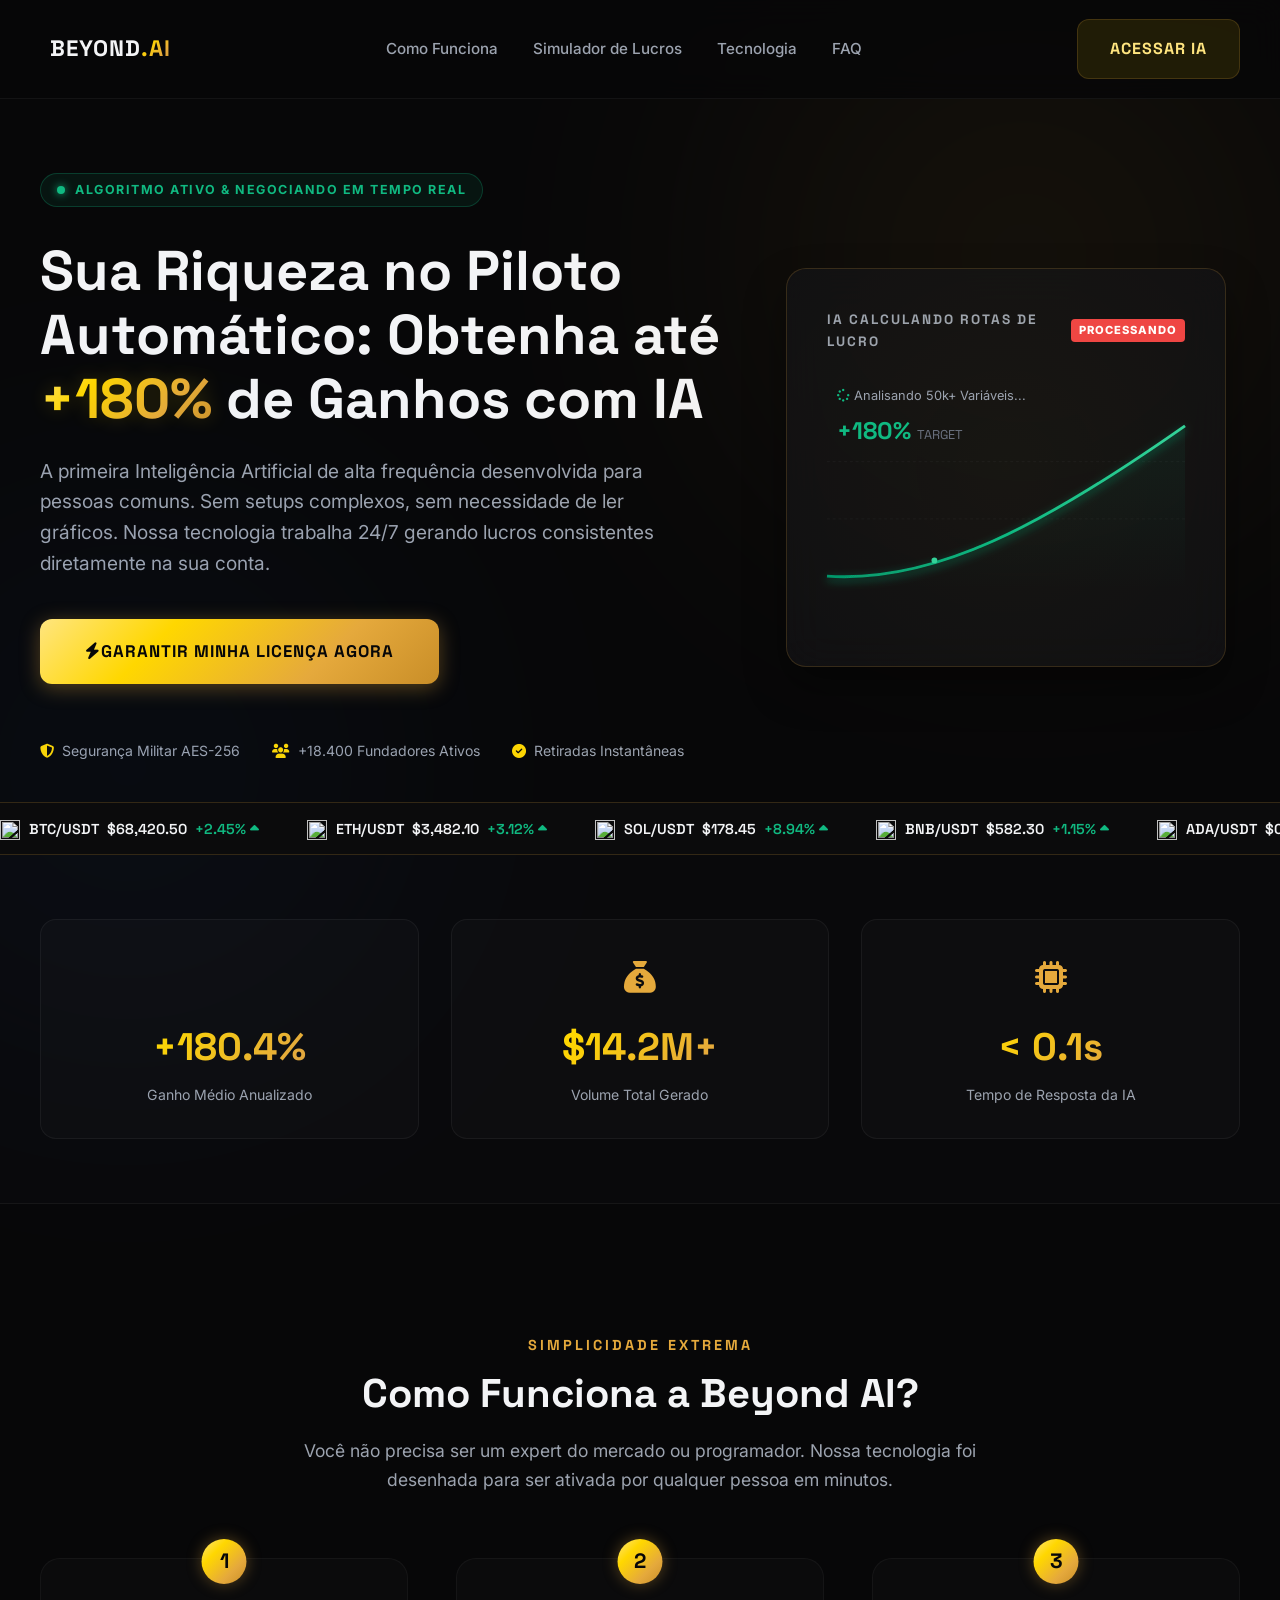
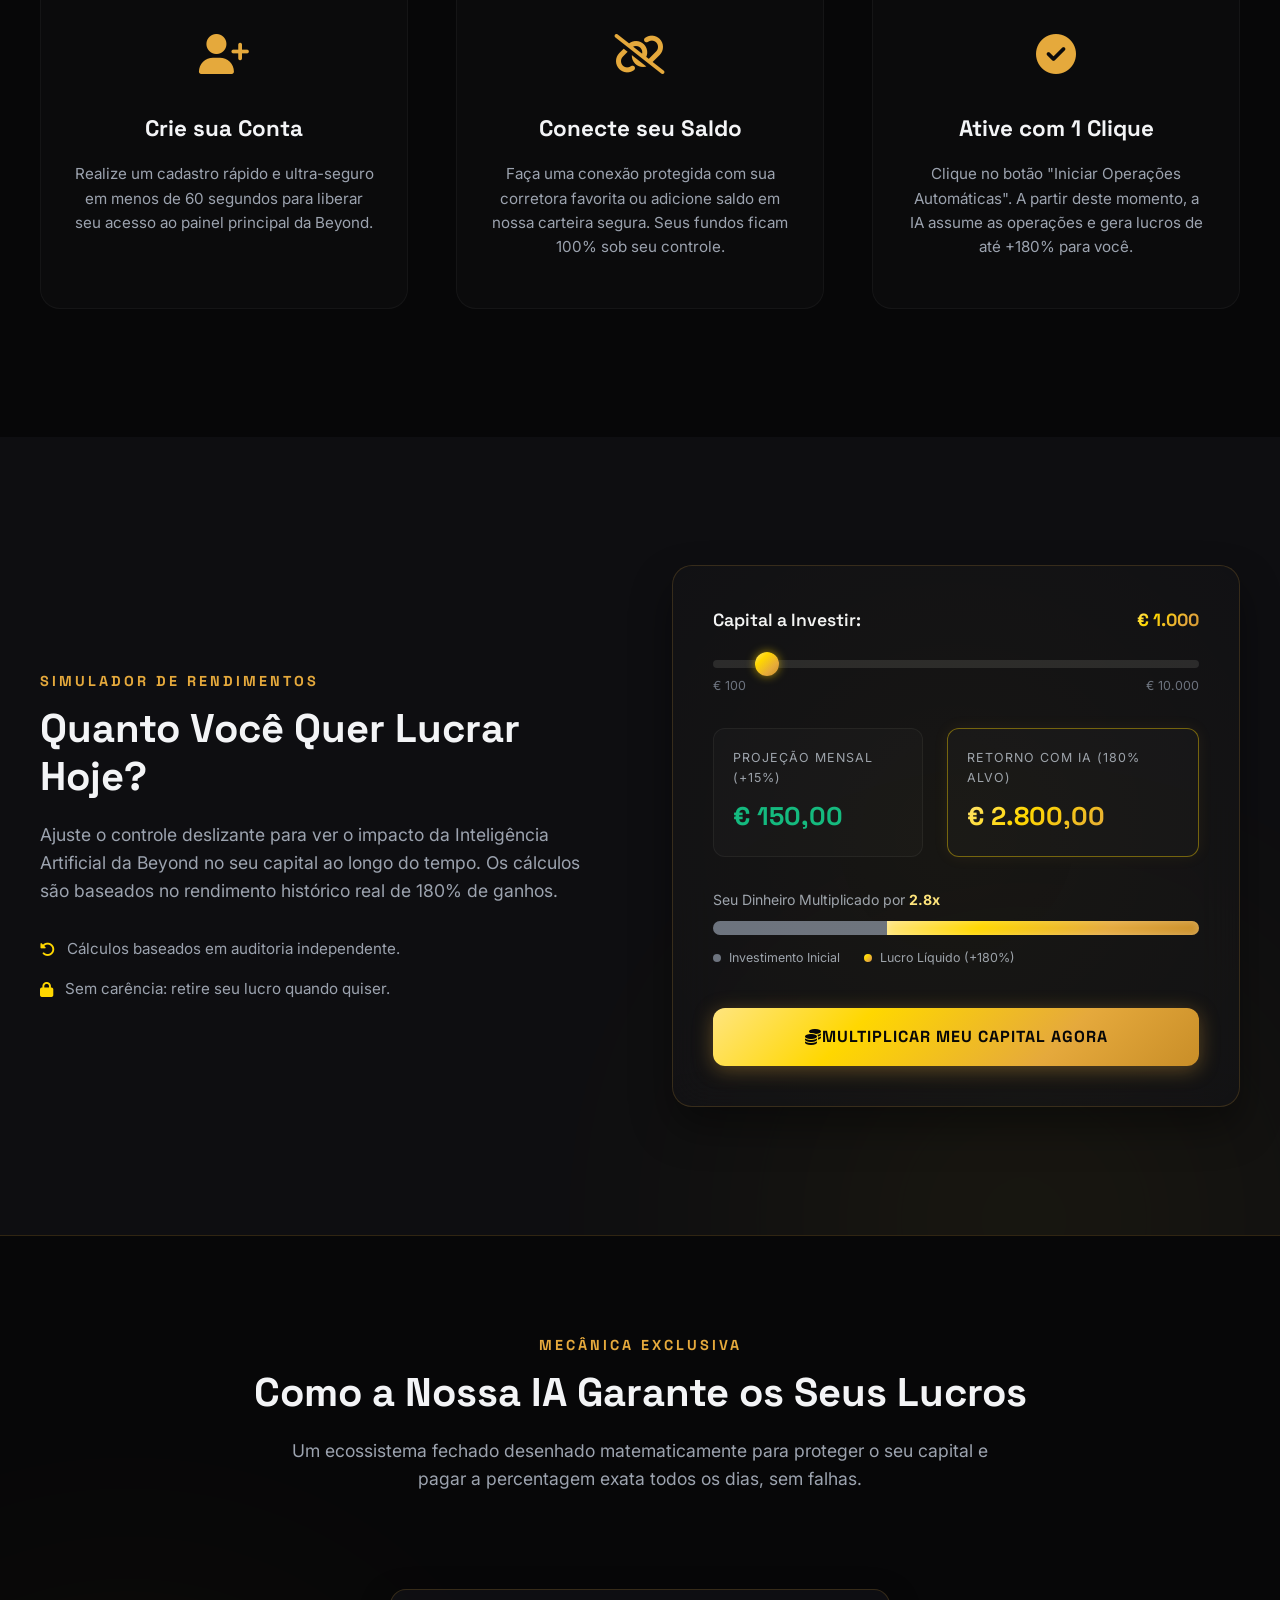
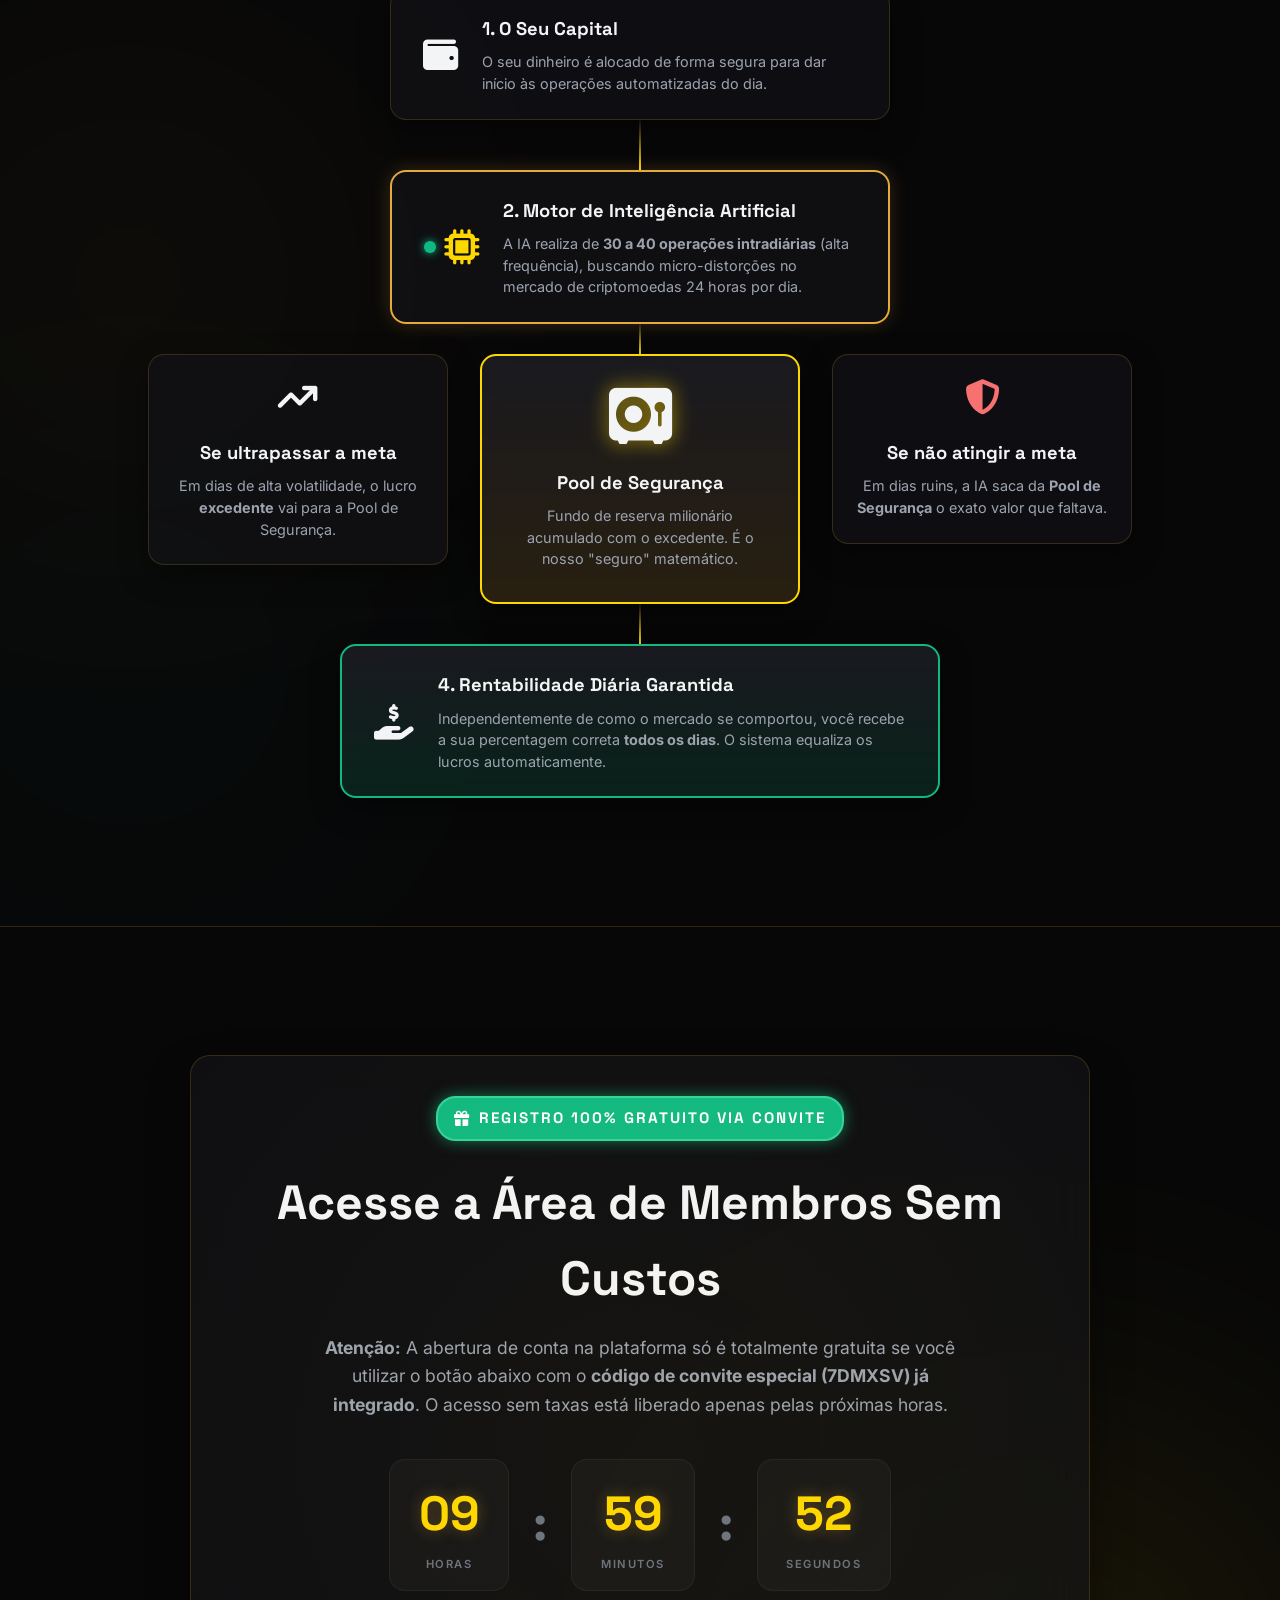
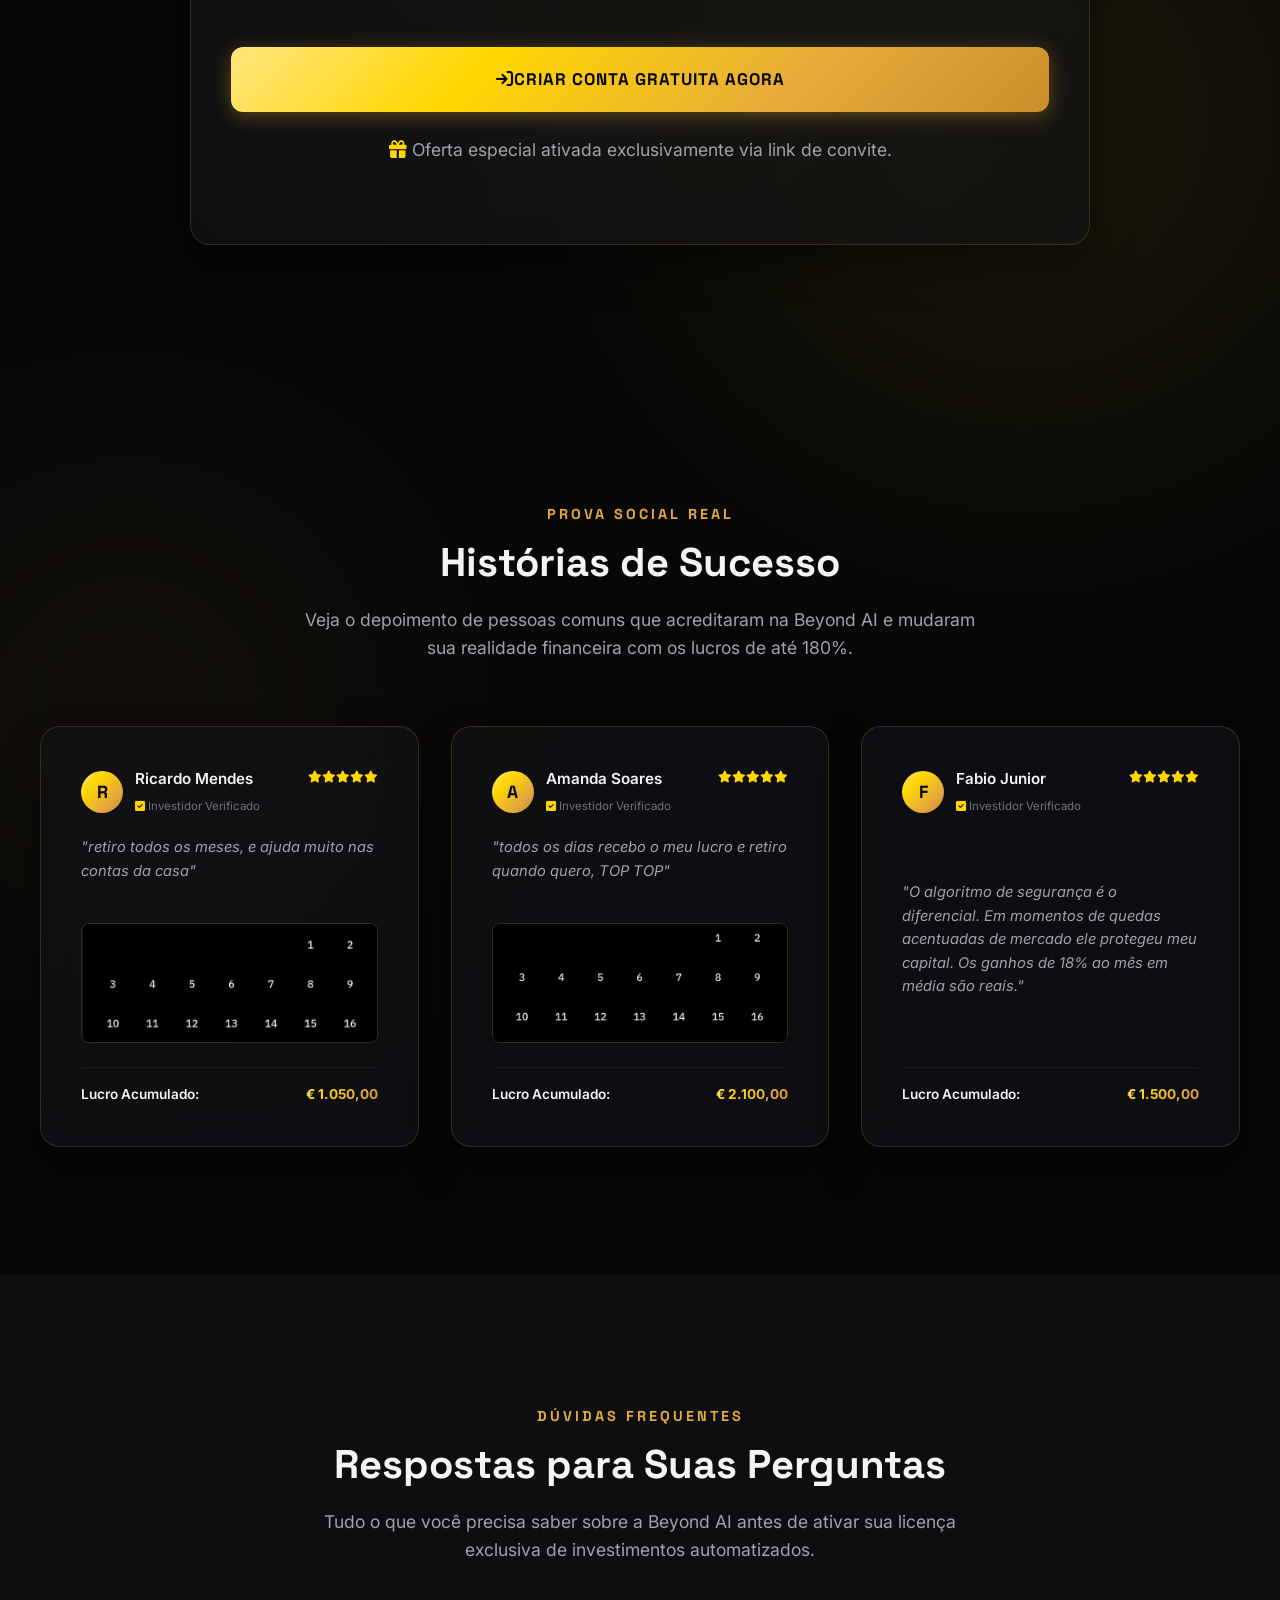
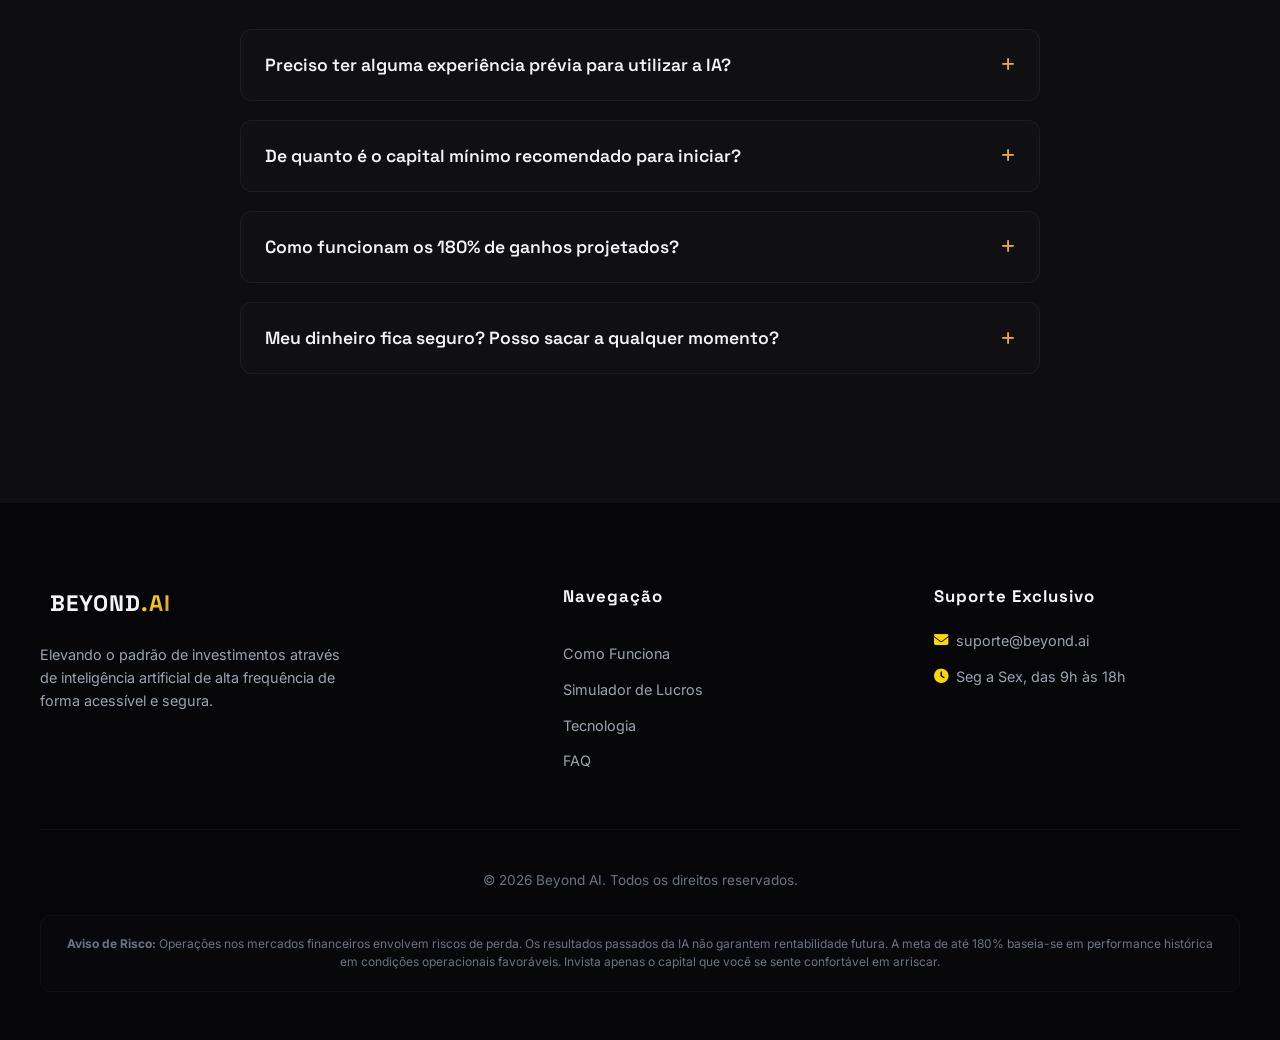
==== index.html @ ce1b1c0f "Initial commit" ====
<!DOCTYPE html>
<html lang="pt-BR">
<head>
    <meta charset="UTF-8">
    <meta name="viewport" content="width=device-width, initial-scale=1.0">
    <title>Beyond AI - Inteligência Artificial para Multiplicação de Capital</title>
    
    <!-- Meta Tags SEO -->
    <meta name="description" content="Multiplique seu capital em até +180% com a inteligência artificial líder do mercado financeiro. Operações automáticas, 24/7 e simples para qualquer pessoa. Garanta sua licença!">
    <meta name="keywords" content="inteligência artificial, investimentos automáticos, trade ia, beyond, lucros automatizados, cripto ia">
    <meta name="robots" content="index, follow">
    
    <!-- Fontes Premium -->
    <link rel="preconnect" href="https://fonts.googleapis.com">
    <link rel="preconnect" href="https://fonts.gstatic.com" crossorigin>
    <link href="https://fonts.googleapis.com/css2?family=Inter:wght@300;400;500;600;700&family=Space+Grotesk:wght@400;500;600;700&display=swap" rel="stylesheet">
    
    <!-- Ícones FontAwesome -->
    <link rel="stylesheet" href="https://cdnjs.cloudflare.com/ajax/libs/font-awesome/6.4.0/css/all.min.css">
    
    <!-- Estilos Customizados -->

    <!-- Scripts Otimizados -->
    <link rel="stylesheet" href="styles.css">
</head>
<body>



    <!-- Header / Navegação -->
    <header class="main-header">
        <div class="header-container">
            <div class="logo">
                <span class="logo-icon"><i class="fa-solid fa-brain-circuit"></i></span>
                <span class="logo-text">BEYOND<span class="gold-gradient-text">.AI</span></span>
            </div>
            <nav class="main-nav">
                <a href="#como-funciona" class="nav-link">Como Funciona</a>
                <a href="#calculadora" class="nav-link">Simulador de Lucros</a>
                <a href="#funcionamento-ia" class="nav-link">Tecnologia</a>

                <a href="#faq" class="nav-link">FAQ</a>
            </nav>
            <div class="header-cta">
                <a href="#cadastro" class="btn btn-secondary nav-btn">Acessar IA</a>
            </div>
            <button class="mobile-menu-btn" id="mobile-menu-btn" aria-label="Abrir Menu">
                <i class="fa-solid fa-bars"></i>
            </button>
        </div>
    </header>

    <!-- Menu Mobile Lateral -->
    <div class="mobile-menu" id="mobile-menu">
        <button class="close-menu-btn" id="close-menu-btn">&times;</button>
        <nav class="mobile-nav">
            <a href="#como-funciona" class="mobile-link">Como Funciona</a>
            <a href="#calculadora" class="mobile-link">Simulador de Lucros</a>
            <a href="#funcionamento-ia" class="mobile-link">Tecnologia</a>

            <a href="#faq" class="mobile-link">FAQ</a>
            <a href="#cadastro" class="btn btn-primary mobile-btn">Ativar IA Agora</a>
        </nav>
    </div>

    <!-- Hero Section -->
    <section class="hero-section">
        <div class="glow-bg glow-1"></div>
        <div class="glow-bg glow-2"></div>
        
        <div class="hero-container">
            <div class="hero-content">
                <div class="status-badge" data-aos="fade-up">
                    <span class="pulse-green"></span>
                    <span class="badge-text">ALGORITMO ATIVO & NEGOCIANDO EM TEMPO REAL</span>
                </div>
                
                <h1 class="hero-title" data-aos="fade-up" data-aos-delay="100">
                    Sua Riqueza no Piloto Automático: Obtenha até <span class="gold-gradient-text glow-gold">+180%</span> de Ganhos com IA
                </h1>
                
                <p class="hero-subtitle" data-aos="fade-up" data-aos-delay="200">
                    A primeira Inteligência Artificial de alta frequência desenvolvida para pessoas comuns. Sem setups complexos, sem necessidade de ler gráficos. Nossa tecnologia trabalha 24/7 gerando lucros consistentes diretamente na sua conta.
                </p>
                
                <div class="hero-actions" data-aos="fade-up" data-aos-delay="300">
                    <a href="#cadastro" class="btn btn-primary btn-lg pulse-btn">
                        <i class="fa-solid fa-bolt"></i> GARANTIR MINHA LICENÇA AGORA
                    </a>
                </div>
                
                <div class="hero-trust-elements" data-aos="fade-up" data-aos-delay="400">
                    <div class="trust-item">
                        <i class="fa-solid fa-shield-halved text-gold"></i>
                        <span>Segurança Militar AES-256</span>
                    </div>
                    <div class="trust-item">
                        <i class="fa-solid fa-users text-gold"></i>
                        <span>+18.400 Fundadores Ativos</span>
                    </div>
                    <div class="trust-item">
                        <i class="fa-solid fa-circle-check text-gold"></i>
                        <span>Retiradas Instantâneas</span>
                    </div>
                </div>
            </div>

            <!-- Coluna da Direita: Card Interativo de FOMO e Ticker -->
                <div class="premium-card ai-chart-card" data-aos="fade-left">
                    <div class="card-glow"></div>
                    <div class="fomo-header" style="margin-bottom: 0; padding-bottom: 0; border-bottom: none;">
                        <h3>IA CALCULANDO ROTAS DE LUCRO</h3>
                        <span class="badge-live pulse-live">PROCESSANDO</span>
                    </div>
                    
                    <div class="chart-canvas-wrapper" style="height: 250px; position: relative; margin-top: 1.5rem;">
                        <svg class="glow-chart hero-scroll-chart" viewBox="0 0 500 250" width="100%" height="100%" style="overflow: visible;">
                            <defs>
                                <linearGradient id="hero-chart-gradient" x1="0" y1="0" x2="0" y2="1">
                                    <stop offset="0%" stop-color="#10B981" stop-opacity="0.5"/>
                                    <stop offset="100%" stop-color="#10B981" stop-opacity="0.0"/>
                                </linearGradient>
                                <linearGradient id="hero-stroke-gradient" x1="0" y1="0" x2="1" y2="0">
                                    <stop offset="0%" stop-color="#059669"/>
                                    <stop offset="50%" stop-color="#10B981"/>
                                    <stop offset="100%" stop-color="#34D399"/>
                                </linearGradient>
                                <filter id="hero-glow" x="-10%" y="-10%" width="120%" height="120%">
                                    <feDropShadow dx="0" dy="4" stdDeviation="6" flood-color="#10B981" flood-opacity="0.6"/>
                                </filter>
                            </defs>
                            
                            <!-- Grid Lines -->
                            <line class="chart-grid" x1="0" y1="70" x2="500" y2="70" stroke="rgba(255,255,255,0.05)" stroke-dasharray="4"/>
                            <line class="chart-grid" x1="0" y1="150" x2="500" y2="150" stroke="rgba(255,255,255,0.05)" stroke-dasharray="4"/>
                            
                            <!-- Fill Area -->
                            <path class="hero-chart-fill" d="M 0,250 L 0,230 C 150,240 300,160 500,20 L 500,250 Z" fill="url(#hero-chart-gradient)"/>
                            <!-- Animated Path -->
                            <path class="hero-chart-line" d="M 0,230 C 150,240 300,160 500,20" fill="none" stroke="url(#hero-stroke-gradient)" stroke-width="4" filter="url(#hero-glow)"/>
                            
                            <!-- Tracking dots -->
                            <circle class="hero-chart-dot d1" cx="150" cy="208" r="4" fill="#34D399" />
                            <circle class="hero-chart-dot d2" cx="300" cy="116" r="4" fill="#34D399" />
                            <circle class="hero-chart-dot d3 end-dot" cx="500" cy="20" r="8" fill="#FFF" />
                            <circle class="hero-chart-dot d3 end-dot-inner" cx="500" cy="20" r="4" fill="#10B981" />
                        </svg>
                        
                        <div class="ai-status-overlay" style="position: absolute; top: 10px; left: 10px;">
                            <div class="ai-processing-text" style="font-size: 0.8rem; color: var(--text-secondary); margin-bottom: 5px;">
                                <i class="fa-solid fa-spinner fa-spin text-green"></i> Analisando 50k+ Variáveis...
                            </div>
                            <div class="ai-profit-target" style="font-size: 1.5rem; font-family: var(--font-headings); font-weight: 700; color: var(--green-success);">
                                +180% <span style="font-size: 0.8rem; font-weight: normal; color: var(--text-muted);">TARGET</span>
                            </div>
                        </div>
                    </div>
                </div>
        </div>

        <!-- Ticker de Preços inferior -->
        <div class="ticker-ribbon">
            <div class="ticker-wrapper" id="ticker-wrapper">
                <!-- Inserido dinamicamente via JS para efeito infinito -->
            </div>
        </div>
    </section>

    <!-- Seção de Estatísticas Rápidas -->
    <section class="stats-section">
        <div class="stats-container">
            <div class="stat-card" data-aos="zoom-in">
                <div class="stat-icon"><i class="fa-solid fa-chart-line-up"></i></div>
                <div class="stat-number gold-gradient-text">+180.4%</div>
                <div class="stat-label">Ganho Médio Anualizado</div>
            </div>
            <div class="stat-card" data-aos="zoom-in" data-aos-delay="100">
                <div class="stat-icon"><i class="fa-solid fa-sack-dollar"></i></div>
                <div class="stat-number gold-gradient-text">$14.2M+</div>
                <div class="stat-label">Volume Total Gerado</div>
            </div>

            <div class="stat-card" data-aos="zoom-in" data-aos-delay="300">
                <div class="stat-icon"><i class="fa-solid fa-microchip"></i></div>
                <div class="stat-number gold-gradient-text">&lt; 0.1s</div>
                <div class="stat-label">Tempo de Resposta da IA</div>
            </div>
        </div>
    </section>

    <!-- Seção: Como Funciona (Linha do Tempo) -->
    <section id="como-funciona" class="how-it-works">
        <div class="section-header text-center">
            <span class="section-tagline">SIMPLICIDADE EXTREMA</span>
            <h2 class="section-title">Como Funciona a Beyond AI?</h2>
            <p class="section-subtitle">Você não precisa ser um expert do mercado ou programador. Nossa tecnologia foi desenhada para ser ativada por qualquer pessoa em minutos.</p>
        </div>

        <div class="steps-container">
            <div class="step-card" data-aos="fade-up">
                <div class="step-number">1</div>
                <div class="step-icon-wrapper">
                    <i class="fa-solid fa-user-plus"></i>
                </div>
                <h3>Crie sua Conta</h3>
                <p>Realize um cadastro rápido e ultra-seguro em menos de 60 segundos para liberar seu acesso ao painel principal da Beyond.</p>
            </div>

            <div class="step-card" data-aos="fade-up" data-aos-delay="150">
                <div class="step-number">2</div>
                <div class="step-icon-wrapper">
                    <i class="fa-solid fa-link-slash"></i>
                </div>
                <h3>Conecte seu Saldo</h3>
                <p>Faça uma conexão protegida com sua corretora favorita ou adicione saldo em nossa carteira segura. Seus fundos ficam 100% sob seu controle.</p>
            </div>

            <div class="step-card" data-aos="fade-up" data-aos-delay="300">
                <div class="step-number">3</div>
                <div class="step-icon-wrapper">
                    <i class="fa-solid fa-circle-check"></i>
                </div>
                <h3>Ative com 1 Clique</h3>
                <p>Clique no botão "Iniciar Operações Automáticas". A partir deste momento, a IA assume as operações e gera lucros de até +180% para você.</p>
            </div>
        </div>
    </section>

    <!-- Seção: Calculadora de Lucros Interativa (Engajamento Máximo) -->
    <section id="calculadora" class="calculator-section">
        <div class="glow-bg glow-3"></div>
        <div class="calculator-container">
            <div class="calculator-text">
                <span class="section-tagline">SIMULADOR DE RENDIMENTOS</span>
                <h2 class="section-title">Quanto Você Quer Lucrar Hoje?</h2>
                <p class="section-subtitle">Ajuste o controle deslizante para ver o impacto da Inteligência Artificial da Beyond no seu capital ao longo do tempo. Os cálculos são baseados no rendimento histórico real de 180% de ganhos.</p>
                
                <div class="calculator-highlights">
                    <div class="highlight-item">
                        <i class="fa-solid fa-rotate-left text-gold"></i>
                        <span>Cálculos baseados em auditoria independente.</span>
                    </div>
                    <div class="highlight-item">
                        <i class="fa-solid fa-lock text-gold"></i>
                        <span>Sem carência: retire seu lucro quando quiser.</span>
                    </div>
                </div>
            </div>

            <!-- Card da Calculadora -->
            <div class="calculator-card premium-card">
                <div class="card-glow"></div>
                <div class="calc-group">
                    <label for="investment-slider" class="calc-label">
                        <span>Capital a Investir:</span>
                        <span class="calc-value-display gold-gradient-text" id="investment-display">€ 1.000</span>
                    </label>
                    <input type="range" id="investment-slider" min="100" max="10000" step="100" value="1000" class="premium-slider">
                    <div class="slider-bounds">
                        <span>€ 100</span>
                        <span>€ 10.000</span>
                    </div>
                </div>

                <div class="results-grid">
                    <div class="result-box">
                        <span class="result-label">Projeção Mensal (+15%)</span>
                        <span class="result-value text-green" id="result-monthly">€ 150,00</span>
                    </div>
                    <div class="result-box highlighted-result">
                        <span class="result-label">Retorno com IA (180% Alvo)</span>
                        <span class="result-value gold-gradient-text" id="result-annual">€ 2.800,00</span>
                    </div>
                </div>

                <div class="roi-bar-container">
                    <div class="roi-label">Seu Dinheiro Multiplicado por <span class="highlight-gold">2.8x</span></div>
                    <div class="roi-bar-bg">
                        <div class="roi-bar-initial" style="width: 35.7%;"></div>
                        <div class="roi-bar-profit" style="width: 64.3%;"></div>
                    </div>
                    <div class="roi-bar-legend">
                        <span><span class="legend-dot dot-gray"></span> Investimento Inicial</span>
                        <span><span class="legend-dot dot-gold"></span> Lucro Líquido (+180%)</span>
                    </div>
                </div>

                <a href="#cadastro" class="btn btn-primary btn-block calc-cta pulse-btn">
                    <i class="fa-solid fa-coins"></i> MULTIPLICAR MEU CAPITAL AGORA
                </a>
            </div>
        </div>
    </section>

    <!-- Seção: Funcionamento IA (Fluxograma) -->
    <section id="funcionamento-ia" class="workflow-section" style="padding: 6rem 2rem; background: var(--bg-primary); position: relative; overflow: hidden; border-top: 1px solid var(--border-gold); border-bottom: 1px solid var(--border-gold);">
        <div class="glow-bg glow-2" style="top: 20%; right: -10vw; background: radial-gradient(circle, var(--gold-secondary) 0%, transparent 60%);"></div>
        <div class="glow-bg glow-3" style="bottom: 0; left: -20vw; background: radial-gradient(circle, var(--green-success) 0%, transparent 60%); opacity: 0.05;"></div>
        
        <div class="workflow-container" style="max-width: 1200px; margin: 0 auto; position: relative; z-index: 1;">
            <div class="section-header text-center" data-aos="fade-up">
                <span class="section-tagline">MECÂNICA EXCLUSIVA</span>
                <h2 class="section-title">Como a Nossa IA Garante os Seus Lucros</h2>
                <p class="section-subtitle">Um ecossistema fechado desenhado matematicamente para proteger o seu capital e pagar a percentagem exata todos os dias, sem falhas.</p>
            </div>

            <div class="ia-flowchart" data-aos="fade-up" data-aos-delay="100">
                
                <!-- Step 1 -->
                <div class="flow-card step-1">
                    <div class="flow-icon text-gold"><i class="fa-solid fa-wallet"></i></div>
                    <div class="flow-content">
                        <h3>1. O Seu Capital</h3>
                        <p>O seu dinheiro é alocado de forma segura para dar início às operações automatizadas do dia.</p>
                    </div>
                </div>

                <div class="flow-connector"><div class="animated-line"></div></div>

                <!-- Step 2 -->
                <div class="flow-card step-2 highlight-gold-border">
                    <div class="flow-icon"><span class="pulse-green" style="display:inline-block; width:12px; height:12px; margin-right:8px;"></span><i class="fa-solid fa-microchip text-gold"></i></div>
                    <div class="flow-content">
                        <h3>2. Motor de Inteligência Artificial</h3>
                        <p>A IA realiza de <strong>30 a 40 operações intradiárias</strong> (alta frequência), buscando micro-distorções no mercado de criptomoedas 24 horas por dia.</p>
                    </div>
                </div>

                <div class="flow-connector" style="height: 30px;"><div class="animated-line"></div></div>

                <!-- Step 3: Bifurcation -->
                <div class="flow-split">
                    <!-- Left: Success -->
                    <div class="flow-card side-card success-flow">
                        <div class="flow-icon text-green"><i class="fa-solid fa-arrow-trend-up"></i></div>
                        <div class="flow-content">
                            <h3>Se ultrapassar a meta</h3>
                            <p>Em dias de alta volatilidade, o lucro <strong>excedente</strong> vai para a Pool de Segurança.</p>
                        </div>
                    </div>
                    
                    <!-- Center: POOL -->
                    <div class="flow-card pool-card">
                        <div class="flow-icon text-gold glow-gold-icon"><i class="fa-solid fa-vault"></i></div>
                        <div class="flow-content">
                            <h3>Pool de Segurança</h3>
                            <p>Fundo de reserva milionário acumulado com o excedente. É o nosso "seguro" matemático.</p>
                        </div>
                    </div>

                    <!-- Right: Fail -->
                    <div class="flow-card side-card fail-flow">
                        <div class="flow-icon" style="color: #F87171;"><i class="fa-solid fa-shield-halved"></i></div>
                        <div class="flow-content">
                            <h3>Se não atingir a meta</h3>
                            <p>Em dias ruins, a IA saca da <strong>Pool de Segurança</strong> o exato valor que faltava.</p>
                        </div>
                    </div>
                </div>

                <div class="flow-connector" style="height: 40px;"><div class="animated-line"></div></div>

                <!-- Step 4 -->
                <div class="flow-card step-4 final-step">
                    <div class="flow-icon text-green"><i class="fa-solid fa-hand-holding-dollar"></i></div>
                    <div class="flow-content">
                        <h3>4. Rentabilidade Diária Garantida</h3>
                        <p>Independentemente de como o mercado se comportou, você recebe a sua percentagem correta <strong>todos os dias</strong>. O sistema equaliza os lucros automaticamente.</p>
                    </div>
                </div>

            </div>
        </div>
    </section>



    <!-- Seção de Fechamento / Cadastro (FOMO Supremo + Urgência Máxima) -->
    <section id="cadastro" class="cta-final-section">
        <div class="glow-bg glow-5"></div>
        <div class="cta-final-container">
            <div class="cta-box premium-card">
                <div class="card-glow"></div>
                <div class="cta-badge pulse-btn" style="background: var(--green-success); color: white; display: inline-flex; align-items: center; gap: 8px; font-size: 0.95rem; padding: 8px 16px; border: 2px solid #34D399; box-shadow: 0 0 15px rgba(16, 185, 129, 0.6);">
                    <i class="fa-solid fa-gift"></i> REGISTRO 100% GRATUITO VIA CONVITE
                </div>
                <h2>Acesse a Área de Membros Sem Custos</h2>
                <p><strong>Atenção:</strong> A abertura de conta na plataforma só é totalmente gratuita se você utilizar o botão abaixo com o <strong>código de convite especial (7DMXSV) já integrado</strong>. O acesso sem taxas está liberado apenas pelas próximas horas.</p>
                
                <div class="countdown-large" id="ten-hour-countdown">
                    <div class="countdown-unit">
                        <span class="number" id="timer-hour">10</span>
                        <span class="label">HORAS</span>
                    </div>
                    <div class="countdown-divider">:</div>
                    <div class="countdown-unit">
                        <span class="number" id="timer-min-10h">00</span>
                        <span class="label">MINUTOS</span>
                    </div>
                    <div class="countdown-divider">:</div>
                    <div class="countdown-unit">
                        <span class="number" id="timer-sec-10h">00</span>
                        <span class="label">SEGUNDOS</span>
                    </div>
                </div>

                <a href="https://www.bitradex.ai/pt/account/register?inviteCode=7DMXSV" target="_blank" class="btn btn-primary btn-block btn-lg pulse-btn" style="margin-top: 2rem; text-decoration: none;">
                    <i class="fa-solid fa-arrow-right-to-bracket"></i> CRIAR CONTA GRATUITA AGORA
                </a>

                <p class="cta-extra-info" style="margin-top: 1.5rem;">
                    <i class="fa-solid fa-gift text-gold"></i> Oferta especial ativada exclusivamente via link de convite.
                </p>
            </div>
        </div>
    </section>

    <!-- Seção: Prova Social / Depoimentos Reais -->
    <section class="testimonials-section">
        <div class="glow-bg glow-4"></div>
        <div class="testimonials-container">
            <div class="section-header text-center">
                <span class="section-tagline">PROVA SOCIAL REAL</span>
                <h2 class="section-title">Histórias de Sucesso</h2>
                <p class="section-subtitle">Veja o depoimento de pessoas comuns que acreditaram na Beyond AI e mudaram sua realidade financeira com os lucros de até 180%.</p>
            </div>

            <div class="testimonials-grid">
                <!-- Depoimento 1 -->
                <div class="testimonial-card premium-card" data-aos="fade-up">
                    <div class="testimonial-header">
                        <div class="user-info">
                            <span class="avatar-letter av-gold">R</span>
                            <div>
                                <h4>Ricardo Mendes</h4>
                                <small class="verified-badge"><i class="fa-solid fa-square-check text-gold"></i> Investidor Verificado</small>
                            </div>
                        </div>
                        <div class="stars">
                            <i class="fa-solid fa-star"></i><i class="fa-solid fa-star"></i><i class="fa-solid fa-star"></i><i class="fa-solid fa-star"></i><i class="fa-solid fa-star"></i>
                        </div>
                    </div>
                    <p class="testimonial-text">"retiro todos os meses, e ajuda muito nas contas da casa"</p>
                    <div class="proof-image-container">
                        <img src="com_1.jpg" alt="Prova de Lucro" class="proof-img" onclick="openLightbox(this.src)">
                    </div>
                    <div class="testimonial-profit">
                        <span>Lucro Acumulado:</span>
                        <span class="profit-amount gold-gradient-text">€ 1.050,00</span>
                    </div>
                </div>

                <!-- Depoimento 2 -->
                <div class="testimonial-card premium-card" data-aos="fade-up" data-aos-delay="150">
                    <div class="testimonial-header">
                        <div class="user-info">
                            <span class="avatar-letter av-gold">A</span>
                            <div>
                                <h4>Amanda Soares</h4>
                                <small class="verified-badge"><i class="fa-solid fa-square-check text-gold"></i> Investidor Verificado</small>
                            </div>
                        </div>
                        <div class="stars">
                            <i class="fa-solid fa-star"></i><i class="fa-solid fa-star"></i><i class="fa-solid fa-star"></i><i class="fa-solid fa-star"></i><i class="fa-solid fa-star"></i>
                        </div>
                    </div>
                    <p class="testimonial-text">"todos os dias recebo o meu lucro e retiro quando quero, TOP TOP"</p>
                    <div class="proof-image-container">
                        <img src="com_2.jpg" alt="Prova de Lucro" class="proof-img" onclick="openLightbox(this.src)">
                    </div>
                    <div class="testimonial-profit">
                        <span>Lucro Acumulado:</span>
                        <span class="profit-amount gold-gradient-text">€ 2.100,00</span>
                    </div>
                </div>

                <!-- Depoimento 3 -->
                <div class="testimonial-card premium-card" data-aos="fade-up" data-aos-delay="300">
                    <div class="testimonial-header">
                        <div class="user-info">
                            <span class="avatar-letter av-gold">F</span>
                            <div>
                                <h4>Fabio Junior</h4>
                                <small class="verified-badge"><i class="fa-solid fa-square-check text-gold"></i> Investidor Verificado</small>
                            </div>
                        </div>
                        <div class="stars">
                            <i class="fa-solid fa-star"></i><i class="fa-solid fa-star"></i><i class="fa-solid fa-star"></i><i class="fa-solid fa-star"></i><i class="fa-solid fa-star"></i>
                        </div>
                    </div>
                    <p class="testimonial-text">"O algoritmo de segurança é o diferencial. Em momentos de quedas acentuadas de mercado ele protegeu meu capital. Os ganhos de 18% ao mês em média são reais."</p>
                    <div class="testimonial-profit">
                        <span>Lucro Acumulado:</span>
                        <span class="profit-amount gold-gradient-text">€ 1.500,00</span>
                    </div>
                </div>
            </div>
        </div>
    </section>

    <!-- Seção: FAQ (Dúvidas Frequentes) -->
    <section id="faq" class="faq-section">
        <div class="faq-container">
            <div class="section-header text-center">
                <span class="section-tagline">DÚVIDAS FREQUENTES</span>
                <h2 class="section-title">Respostas para Suas Perguntas</h2>
                <p class="section-subtitle">Tudo o que você precisa saber sobre a Beyond AI antes de ativar sua licença exclusiva de investimentos automatizados.</p>
            </div>

            <div class="faq-list">
                <!-- FAQ Item 1 -->
                <div class="faq-item" data-aos="fade-up">
                    <button class="faq-trigger" aria-expanded="false">
                        <span>Preciso ter alguma experiência prévia para utilizar a IA?</span>
                        <span class="faq-icon"><i class="fa-solid fa-plus"></i></span>
                    </button>
                    <div class="faq-content">
                        <p>Absolutamente não! A Beyond AI foi concebida para ser totalmente automática. O sistema gerencia, analisa e executa todas as operações de compra e venda sozinho. Basta conectar seu saldo inicial e clicar em "Ativar" no painel.</p>
                    </div>
                </div>

                <!-- FAQ Item 2 -->
                <div class="faq-item" data-aos="fade-up">
                    <button class="faq-trigger" aria-expanded="false">
                        <span>De quanto é o capital mínimo recomendado para iniciar?</span>
                        <span class="faq-icon"><i class="fa-solid fa-plus"></i></span>
                    </button>
                    <div class="faq-content">
                        <p>Você pode começar a testar a nossa tecnologia com apenas € 100. Recomendamos valores acima de € 1.000 para aproveitar melhor a amortização de micro-taxas das exchanges parceiras e maximizar seu retorno líquido.</p>
                    </div>
                </div>

                <!-- FAQ Item 3 -->
                <div class="faq-item" data-aos="fade-up">
                    <button class="faq-trigger" aria-expanded="false">
                        <span>Como funcionam os 180% de ganhos projetados?</span>
                        <span class="faq-icon"><i class="fa-solid fa-plus"></i></span>
                    </button>
                    <div class="faq-content">
                        <p>O percentual de 180% é a meta histórica do nosso algoritmo para ciclos operacionais de 12 meses. Através do sistema de juros compostos diários e estratégias sofisticadas multimercado, a IA busca historicamente bater essa meta de forma consistente.</p>
                    </div>
                </div>

                <!-- FAQ Item 4 -->
                <div class="faq-item" data-aos="fade-up">
                    <button class="faq-trigger" aria-expanded="false">
                        <span>Meu dinheiro fica seguro? Posso sacar a qualquer momento?</span>
                        <span class="faq-icon"><i class="fa-solid fa-plus"></i></span>
                    </button>
                    <div class="faq-content">
                        <p>Sim! Ao contrário de fundos tradicionais que travam o seu dinheiro, os seus fundos ficam na sua corretora ou em nossa carteira e você tem total liberdade de saque. Nós não guardamos custódia obrigatória de longo prazo: você tem liquidez diária.</p>
                    </div>
                </div>
            </div>
        </div>
    </section>

    <!-- Rodapé -->
    <footer class="main-footer">
        <div class="footer-container">
            <div class="footer-top">
                <div class="footer-brand">
                    <div class="logo">
                        <span class="logo-icon"><i class="fa-solid fa-brain-circuit text-gold"></i></span>
                        <span class="logo-text">BEYOND<span class="gold-gradient-text">.AI</span></span>
                    </div>
                    <p>Elevando o padrão de investimentos através de inteligência artificial de alta frequência de forma acessível e segura.</p>
                </div>
                <div class="footer-links">
                    <h4>Navegação</h4>
                    <a href="#como-funciona">Como Funciona</a>
                    <a href="#calculadora">Simulador de Lucros</a>
                    <a href="#funcionamento-ia">Tecnologia</a>
                    <a href="#faq">FAQ</a>
                </div>
                <div class="footer-contact">
                    <h4>Suporte Exclusivo</h4>
                    <p><i class="fa-solid fa-envelope text-gold"></i> suporte@beyond.ai</p>
                    <p><i class="fa-solid fa-clock text-gold"></i> Seg a Sex, das 9h às 18h</p>
                </div>
            </div>

            <hr class="footer-divider">

            <div class="footer-bottom">
                <p class="copyright">&copy; 2026 Beyond AI. Todos os direitos reservados.</p>
                <div class="legal-disclaimer">
                    <p><strong>Aviso de Risco:</strong> Operações nos mercados financeiros envolvem riscos de perda. Os resultados passados da IA não garantem rentabilidade futura. A meta de até 180% baseia-se em performance histórica em condições operacionais favoráveis. Invista apenas o capital que você se sente confortável em arriscar.</p>
                </div>
            </div>
        </div>
    </footer>

    <!-- Lightbox Modal para Imagens -->
    <div id="lightbox-modal" class="lightbox" onclick="closeLightbox()">
        <span class="lightbox-close" onclick="closeLightbox()">&times;</span>
        <img class="lightbox-content" id="lightbox-img">
    </div>

    <!-- Scripts de Efeitos e Interatividade -->
    <script src="app.js"></script>
</body>
</html>
---- styles.css ----
/* --------------------------------------------------
   BEYOND AI - PREMIUM CSS DESIGN SYSTEM
   Theme: High-End Dark & Gold (Ouro Radiante & Grafite Escuro)
   -------------------------------------------------- */

:root {
    /* Cores do Sistema */
    --bg-primary: #070708;
    --bg-secondary: #0e0e11;
    --bg-card: rgba(18, 18, 22, 0.75);
    --bg-card-hover: rgba(26, 26, 32, 0.85);
    
    /* Paleta Ouro (Gold Gradient & Metallic) */
    --gold-bright: #FFE57F;
    --gold-primary: #FFD700;
    --gold-secondary: #E5A93C;
    --gold-dark: #C98E28;
    --gold-gradient: linear-gradient(135deg, #FFE57F 0%, #FFD700 30%, #E5A93C 70%, #C98E28 100%);
    --gold-glow: rgba(229, 169, 60, 0.35);
    --gold-glow-strong: rgba(255, 215, 0, 0.6);
    
    /* Cores de Apoio */
    --text-primary: #F3F4F6;
    --text-secondary: #9CA3AF;
    --text-muted: #6B7280;
    --green-success: #10B981;
    --green-glow: rgba(16, 185, 129, 0.25);
    --red-error: #EF4444;
    --border-gold: rgba(229, 169, 60, 0.18);
    --border-gold-hover: rgba(255, 215, 0, 0.4);
    
    /* Fontes */
    --font-headings: 'Space Grotesk', sans-serif;
    --font-body: 'Inter', sans-serif;
    
    /* Transições */
    --transition-fast: 0.2s cubic-bezier(0.4, 0, 0.2, 1);
    --transition-normal: 0.4s cubic-bezier(0.4, 0, 0.2, 1);
    --transition-slow: 0.8s cubic-bezier(0.4, 0, 0.2, 1);
}

/* --------------------------------------------------
   RESET & CONFIGURAÇÕES BASE
   -------------------------------------------------- */
* {
    margin: 0;
    padding: 0;
    box-sizing: border-box;
}

html {
    scroll-behavior: smooth;
    font-size: 16px;
    scroll-padding-top: 90px; /* Evita que o header fixo cubra as seções */
}

body {
    background-color: var(--bg-primary);
    color: var(--text-primary);
    font-family: var(--font-body);
    line-height: 1.6;
    overflow-x: hidden;
    -webkit-font-smoothing: antialiased;
}

/* Gradients de Fundo (Glows Flutuantes) */
.glow-bg {
    position: absolute;
    width: 60vw;
    height: 60vw;
    border-radius: 50%;
    filter: blur(140px);
    pointer-events: none;
    z-index: 0;
    opacity: 0.12;
}

.glow-1 {
    top: -10vw;
    right: -10vw;
    background: radial-gradient(circle, var(--gold-secondary) 0%, transparent 70%);
}

.glow-2 {
    top: 30vw;
    left: -20vw;
    background: radial-gradient(circle, #3b82f6 0%, transparent 70%);
    opacity: 0.08;
}

.glow-3 {
    top: 50%;
    right: -10vw;
    background: radial-gradient(circle, var(--gold-primary) 0%, transparent 60%);
    opacity: 0.1;
}

.glow-4 {
    bottom: 20%;
    left: -20vw;
    background: radial-gradient(circle, var(--gold-secondary) 0%, transparent 60%);
}

.glow-5 {
    bottom: -10vw;
    right: -10vw;
    background: radial-gradient(circle, var(--gold-primary) 0%, transparent 75%);
    opacity: 0.15;
}

/* --------------------------------------------------
   COMPONENTES REUTILIZÁVEIS & UTILITÁRIOS
   -------------------------------------------------- */
.text-center { text-align: center; }
.text-gold { color: var(--gold-primary); }
.text-green { color: var(--green-success); }
.highlight-gold { color: var(--gold-bright); font-weight: 700; }

/* Efeito de Texto Dourado Gradiente */
.gold-gradient-text {
    background: var(--gold-gradient);
    -webkit-background-clip: text;
    -webkit-text-fill-color: transparent;
    background-clip: text;
    font-weight: 700;
}

/* Efeito Glassmorphism em Cards */
.premium-card {
    background: var(--bg-card);
    backdrop-filter: blur(20px);
    -webkit-backdrop-filter: blur(20px);
    border: 1px solid var(--border-gold);
    border-radius: 20px;
    padding: 2.5rem;
    position: relative;
    overflow: hidden;
    box-shadow: 0 20px 40px rgba(0, 0, 0, 0.4);
    transition: border-color var(--transition-normal), transform var(--transition-normal), box-shadow var(--transition-normal);
}

.premium-card:hover {
    border-color: var(--border-gold-hover);
    transform: translateY(-5px);
    box-shadow: 0 25px 50px rgba(229, 169, 60, 0.08);
}

/* Card Glow sutil no fundo */
.card-glow {
    position: absolute;
    top: -50%;
    left: -50%;
    width: 200%;
    height: 200%;
    background: radial-gradient(circle, rgba(255, 215, 0, 0.03) 0%, transparent 60%);
    pointer-events: none;
    z-index: 0;
}

/* Títulos de Seção */
.section-header {
    margin-bottom: 4rem;
    position: relative;
    z-index: 1;
}

.section-tagline {
    font-family: var(--font-headings);
    font-size: 0.9rem;
    font-weight: 700;
    letter-spacing: 3px;
    color: var(--gold-secondary);
    text-transform: uppercase;
    display: inline-block;
    margin-bottom: 0.8rem;
}

.section-title {
    font-family: var(--font-headings);
    font-size: 2.5rem;
    font-weight: 700;
    line-height: 1.2;
    margin-bottom: 1.2rem;
    color: var(--text-primary);
}

.section-subtitle {
    font-size: 1.1rem;
    color: var(--text-secondary);
    max-width: 700px;
    margin: 0 auto;
}

/* Botões Customizados */
.btn {
    display: inline-flex;
    align-items: center;
    justify-content: center;
    font-family: var(--font-headings);
    font-weight: 700;
    text-transform: uppercase;
    letter-spacing: 1px;
    padding: 1rem 2rem;
    border-radius: 12px;
    border: none;
    cursor: pointer;
    text-decoration: none;
    transition: transform var(--transition-fast), box-shadow var(--transition-fast), background var(--transition-fast);
    position: relative;
    z-index: 1;
    overflow: hidden;
}

.btn-lg {
    padding: 1.2rem 2.8rem;
    font-size: 1.05rem;
}

.btn-block {
    width: 100%;
    display: flex;
}

/* Botão Dourado Premium */
.btn-primary {
    background: var(--gold-gradient);
    color: #070708;
    box-shadow: 0 4px 20px var(--gold-glow);
}

.btn-primary:hover {
    transform: translateY(-2px);
    box-shadow: 0 8px 30px var(--gold-glow-strong);
}

.btn-primary:active {
    transform: translateY(1px);
}

/* Botão Secundário */
.btn-secondary {
    background: rgba(255, 215, 0, 0.1);
    color: var(--gold-bright);
    border: 1px solid var(--border-gold);
}

.btn-secondary:hover {
    background: var(--gold-gradient);
    color: #070708;
    border-color: transparent;
    transform: translateY(-2px);
    box-shadow: 0 5px 15px var(--gold-glow);
}

/* Botão Outline */
.btn-outline {
    background: transparent;
    color: var(--text-primary);
    border: 1px solid rgba(255, 255, 255, 0.2);
}

.btn-outline:hover {
    border-color: var(--gold-primary);
    color: var(--gold-primary);
    box-shadow: 0 0 15px rgba(255, 215, 0, 0.2);
    transform: translateY(-2px);
}

/* Animação Pulsante nos Botões Principais */
.pulse-btn {
    animation: pulse-btn-shadow 3s infinite;
}

@keyframes pulse-btn-shadow {
    0% { box-shadow: 0 0 0 0 rgba(255, 215, 0, 0.6); }
    70% { box-shadow: 0 0 0 12px rgba(255, 215, 0, 0); }
    100% { box-shadow: 0 0 0 0 rgba(255, 215, 0, 0); }
}



/* --------------------------------------------------
   HEADER & MENU MOBILE
   -------------------------------------------------- */
.main-header {
    background: rgba(7, 7, 8, 0.8);
    backdrop-filter: blur(15px);
    -webkit-backdrop-filter: blur(15px);
    border-bottom: 1px solid rgba(255, 255, 255, 0.05);
    position: fixed;
    top: 0; /* No topo da tela */
    left: 0;
    width: 100%;
    z-index: 999;
    padding: 1.2rem 2rem;
    transition: top var(--transition-normal), background var(--transition-normal);
}

.header-container {
    max-width: 1200px;
    margin: 0 auto;
    display: flex;
    justify-content: space-between;
    align-items: center;
}

.logo {
    display: flex;
    align-items: center;
    gap: 10px;
    font-family: var(--font-headings);
    font-weight: 700;
    font-size: 1.4rem;
    letter-spacing: 1px;
}

.logo-icon {
    font-size: 1.6rem;
    color: var(--gold-primary);
    filter: drop-shadow(0 0 6px var(--gold-glow));
}

.main-nav {
    display: flex;
    gap: 2.2rem;
}

.nav-link {
    color: var(--text-secondary);
    text-decoration: none;
    font-size: 0.95rem;
    font-weight: 500;
    transition: color var(--transition-fast);
    position: relative;
    padding: 5px 0;
}

.nav-link::after {
    content: '';
    position: absolute;
    bottom: 0;
    left: 0;
    width: 0;
    height: 2px;
    background: var(--gold-gradient);
    transition: width var(--transition-fast);
}

.nav-link:hover {
    color: var(--text-primary);
}

.nav-link:hover::after {
    width: 100%;
}

.mobile-menu-btn {
    display: none;
    background: transparent;
    border: none;
    color: var(--text-primary);
    font-size: 1.5rem;
    cursor: pointer;
}

/* Menu Mobile Overlay */
.mobile-menu {
    position: fixed;
    top: 0;
    right: -100%;
    width: 80%;
    max-width: 320px;
    height: 100%;
    background: var(--bg-secondary);
    border-left: 1px solid var(--border-gold);
    z-index: 2000;
    padding: 3rem 2rem;
    box-shadow: -10px 0 30px rgba(0,0,0,0.5);
    transition: right var(--transition-normal);
    display: flex;
    flex-direction: column;
}

.mobile-menu.open {
    right: 0;
}

.close-menu-btn {
    position: absolute;
    top: 1.5rem;
    right: 1.5rem;
    background: transparent;
    border: none;
    color: var(--text-primary);
    font-size: 2rem;
    cursor: pointer;
}

.mobile-nav {
    display: flex;
    flex-direction: column;
    gap: 1.8rem;
    margin-top: 3rem;
}

.mobile-link {
    color: var(--text-secondary);
    text-decoration: none;
    font-family: var(--font-headings);
    font-size: 1.2rem;
    font-weight: 600;
    transition: color var(--transition-fast);
}

.mobile-link:hover {
    color: var(--gold-primary);
}

.mobile-btn {
    margin-top: 2rem;
}

/* --------------------------------------------------
   HERO SECTION
   -------------------------------------------------- */
.hero-section {
    position: relative;
    padding: 10rem 2rem 5rem 2rem;
    min-height: 95vh;
    display: flex;
    flex-direction: column;
    justify-content: center;
    z-index: 1;
}

.hero-container {
    max-width: 1200px;
    margin: 0 auto;
    display: grid;
    grid-template-columns: 1.2fr 0.8fr;
    gap: 4rem;
    align-items: center;
    width: 100%;
}

.hero-content {
    display: flex;
    flex-direction: column;
    align-items: flex-start;
}

/* Status Badge */
.status-badge {
    display: inline-flex;
    align-items: center;
    gap: 10px;
    background: rgba(16, 185, 129, 0.08);
    border: 1px solid rgba(16, 185, 129, 0.25);
    border-radius: 30px;
    padding: 6px 16px;
    margin-bottom: 2rem;
}

.pulse-green {
    width: 8px;
    height: 8px;
    background-color: var(--green-success);
    border-radius: 50%;
    box-shadow: 0 0 8px var(--green-success);
    animation: pulse-green-glow 1.5s infinite;
}

@keyframes pulse-green-glow {
    0% { transform: scale(0.95); box-shadow: 0 0 0 0 rgba(16, 185, 129, 0.7); }
    70% { transform: scale(1.1); box-shadow: 0 0 0 8px rgba(16, 185, 129, 0); }
    100% { transform: scale(0.95); box-shadow: 0 0 0 0 rgba(16, 185, 129, 0); }
}

.badge-text {
    font-size: 0.78rem;
    font-weight: 700;
    letter-spacing: 1.5px;
    color: var(--green-success);
}

/* Headline */
.hero-title {
    font-family: var(--font-headings);
    font-size: 3.5rem;
    font-weight: 700;
    line-height: 1.15;
    margin-bottom: 1.5rem;
    color: var(--text-primary);
}

.hero-title .glow-gold {
    text-shadow: 0 0 20px rgba(255, 215, 0, 0.2);
}

.hero-subtitle {
    font-size: 1.2rem;
    color: var(--text-secondary);
    margin-bottom: 2.5rem;
    max-width: 620px;
}

.hero-actions {
    display: flex;
    gap: 1.5rem;
    margin-bottom: 3.5rem;
    width: 100%;
    flex-wrap: wrap;
}

.hero-trust-elements {
    display: flex;
    gap: 2rem;
    flex-wrap: wrap;
}

.trust-item {
    display: flex;
    align-items: center;
    gap: 8px;
    font-size: 0.88rem;
    color: var(--text-secondary);
}

/* FOMO Visual Card (Lado Direito do Hero) */
.hero-visual {
    display: flex;
    justify-content: center;
}

.fomo-card {
    width: 100%;
    max-width: 440px;
    min-height: 400px;
    display: flex;
    flex-direction: column;
    justify-content: space-between;
}

.fomo-header {
    display: flex;
    justify-content: space-between;
    align-items: center;
    border-bottom: 1px solid rgba(255, 255, 255, 0.08);
    padding-bottom: 1.2rem;
    margin-bottom: 1.5rem;
}

.fomo-header h3 {
    font-family: var(--font-headings);
    font-size: 0.85rem;
    letter-spacing: 2px;
    color: var(--text-secondary);
}

.badge-live {
    background: var(--red-error);
    color: #FFF;
    font-size: 0.7rem;
    font-weight: 800;
    padding: 3px 8px;
    border-radius: 4px;
    letter-spacing: 1px;
    animation: flash 1.5s infinite;
}

@keyframes flash {
    0%, 100% { opacity: 1; }
    50% { opacity: 0.4; }
}

/* Lista de Transações ao vivo */
.live-transactions {
    display: flex;
    flex-direction: column;
    gap: 12px;
    flex-grow: 1;
    margin-bottom: 1.5rem;
    overflow: hidden;
    height: 180px; /* Altura fixa para caber 3 itens com transição */
    position: relative;
}

.transaction-item {
    display: flex;
    justify-content: space-between;
    align-items: center;
    background: rgba(255, 255, 255, 0.03);
    border: 1px solid rgba(255, 255, 255, 0.05);
    padding: 10px 14px;
    border-radius: 12px;
    font-size: 0.88rem;
    animation: slideInTrade 0.4s ease-out forwards;
    transform-origin: top;
}

@keyframes slideInTrade {
    from {
        opacity: 0;
        transform: translateY(-20px) scale(0.95);
    }
    to {
        opacity: 1;
        transform: translateY(0) scale(1);
    }
}

.transaction-item .coin {
    font-family: var(--font-headings);
    font-weight: 600;
}

.transaction-item .coin i {
    color: var(--gold-secondary);
    margin-right: 6px;
}

.type-badge {
    font-size: 0.72rem;
    font-weight: 700;
    padding: 2px 8px;
    border-radius: 4px;
}

.status-buy {
    background: rgba(16, 185, 129, 0.12);
    color: var(--green-success);
}

.status-sell {
    background: rgba(59, 130, 246, 0.12);
    color: #60A5FA;
}

.transaction-item .profit {
    color: var(--green-success);
    font-weight: 700;
}

/* Barra de Escassez */
.scarcity-progress-container {
    border-top: 1px solid rgba(255, 255, 255, 0.08);
    padding-top: 1.5rem;
}

.scarcity-labels {
    display: flex;
    justify-content: space-between;
    font-size: 0.85rem;
    font-weight: 600;
    margin-bottom: 0.6rem;
}

.progress-bar-bg {
    background: rgba(255, 255, 255, 0.06);
    height: 8px;
    border-radius: 10px;
    overflow: hidden;
    margin-bottom: 0.8rem;
}

.progress-bar-fill {
    background: var(--gold-gradient);
    height: 100%;
    border-radius: 10px;
    box-shadow: 0 0 10px rgba(255, 215, 0, 0.5);
    transition: width 1s cubic-bezier(0.4, 0, 0.2, 1);
}

.scarcity-warning {
    font-size: 0.78rem;
    color: #F87171;
    display: flex;
    align-items: center;
    gap: 6px;
}

/* --------------------------------------------------
   TICKER RIBBON (CORTINA DE PREÇOS INFINITA)
   -------------------------------------------------- */
.ticker-ribbon {
    background: #0b0b0c;
    border-top: 1px solid var(--border-gold);
    border-bottom: 1px solid var(--border-gold);
    padding: 0.8rem 0;
    position: absolute;
    bottom: 0;
    left: 0;
    width: 100%;
    overflow: hidden;
    white-space: nowrap;
}

.ticker-wrapper {
    display: inline-flex;
    animation: tickerInfinite 25s linear infinite;
}

@keyframes tickerInfinite {
    0% { transform: translate3d(0, 0, 0); }
    100% { transform: translate3d(-50%, 0, 0); }
}

.ticker-item {
    display: inline-flex;
    align-items: center;
    gap: 8px;
    margin-right: 3rem;
    font-family: var(--font-headings);
    font-weight: 600;
    font-size: 0.9rem;
}

.ticker-item .price-up {
    color: var(--green-success);
}

/* --------------------------------------------------
   SEÇÃO ESTATÍSTICAS
   -------------------------------------------------- */
.stats-section {
    background: #09090b;
    padding: 4rem 2rem;
    border-bottom: 1px solid rgba(255, 255, 255, 0.05);
}

.stats-container {
    max-width: 1200px;
    margin: 0 auto;
    display: grid;
    grid-template-columns: repeat(3, 1fr);
    gap: 2rem;
}

.stat-card {
    text-align: center;
    background: rgba(255, 255, 255, 0.02);
    border: 1px solid rgba(255, 255, 255, 0.05);
    border-radius: 16px;
    padding: 2rem 1.5rem;
    transition: transform var(--transition-normal);
}

.stat-card:hover {
    transform: translateY(-5px);
    border-color: rgba(229, 169, 60, 0.15);
}

.stat-icon {
    font-size: 2rem;
    color: var(--gold-secondary);
    margin-bottom: 0.8rem;
}

.stat-number {
    font-family: var(--font-headings);
    font-size: 2.4rem;
    font-weight: 700;
    margin-bottom: 0.4rem;
}

.stat-label {
    font-size: 0.88rem;
    color: var(--text-secondary);
}

/* --------------------------------------------------
   SEÇÃO COMO FUNCIONA
   -------------------------------------------------- */
.how-it-works {
    padding: 8rem 2rem;
    position: relative;
}

.steps-container {
    max-width: 1200px;
    margin: 0 auto;
    display: grid;
    grid-template-columns: repeat(3, 1fr);
    gap: 3rem;
    position: relative;
}

.step-card {
    background: rgba(255, 255, 255, 0.02);
    border: 1px solid rgba(255, 255, 255, 0.04);
    border-radius: 20px;
    padding: 3rem 2rem;
    text-align: center;
    position: relative;
    transition: border-color var(--transition-normal), transform var(--transition-normal);
}

.step-card:hover {
    border-color: var(--border-gold);
    transform: translateY(-5px);
}

.step-number {
    position: absolute;
    top: -20px;
    left: 50%;
    transform: translateX(-50%);
    width: 45px;
    height: 45px;
    background: var(--gold-gradient);
    color: #070708;
    border-radius: 50%;
    display: flex;
    align-items: center;
    justify-content: center;
    font-family: var(--font-headings);
    font-weight: 700;
    font-size: 1.3rem;
    box-shadow: 0 0 15px var(--gold-glow);
}

.step-icon-wrapper {
    font-size: 2.5rem;
    color: var(--gold-secondary);
    margin-bottom: 1.5rem;
    margin-top: 1rem;
}

.step-card h3 {
    font-family: var(--font-headings);
    font-size: 1.4rem;
    margin-bottom: 1rem;
}

.step-card p {
    color: var(--text-secondary);
    font-size: 0.95rem;
}

/* --------------------------------------------------
   SEÇÃO CALCULADORA INTERATIVA
   -------------------------------------------------- */
.calculator-section {
    position: relative;
    padding: 8rem 2rem;
    background-color: var(--bg-secondary);
}

.calculator-container {
    max-width: 1200px;
    margin: 0 auto;
    display: grid;
    grid-template-columns: 1fr 1fr;
    gap: 4rem;
    align-items: center;
}

.calculator-text {
    display: flex;
    flex-direction: column;
}

.calculator-highlights {
    margin-top: 2rem;
    display: flex;
    flex-direction: column;
    gap: 1rem;
}

.highlight-item {
    display: flex;
    align-items: center;
    gap: 12px;
    color: var(--text-secondary);
    font-size: 0.95rem;
}

.calculator-card {
    z-index: 1;
}

.calc-group {
    margin-bottom: 2rem;
}

.calc-label {
    display: flex;
    justify-content: space-between;
    font-family: var(--font-headings);
    font-weight: 600;
    font-size: 1.1rem;
    margin-bottom: 1rem;
}

/* Estilização Customizada do Slider Dourado */
.premium-slider {
    -webkit-appearance: none;
    appearance: none;
    width: 100%;
    height: 8px;
    border-radius: 5px;
    background: rgba(255, 255, 255, 0.1);
    outline: none;
    margin-bottom: 0.5rem;
}

.premium-slider::-webkit-slider-thumb {
    -webkit-appearance: none;
    appearance: none;
    width: 24px;
    height: 24px;
    border-radius: 50%;
    background: var(--gold-gradient);
    cursor: pointer;
    box-shadow: 0 0 10px var(--gold-glow-strong);
    transition: transform var(--transition-fast);
}

.premium-slider::-webkit-slider-thumb:hover {
    transform: scale(1.2);
}

.slider-bounds {
    display: flex;
    justify-content: space-between;
    font-size: 0.78rem;
    color: var(--text-muted);
}

.results-grid {
    display: grid;
    grid-template-columns: 1fr 1.2fr;
    gap: 1.5rem;
    margin-bottom: 2rem;
}

.result-box {
    background: rgba(255, 255, 255, 0.02);
    border: 1px solid rgba(255, 255, 255, 0.05);
    border-radius: 12px;
    padding: 1.2rem;
    display: flex;
    flex-direction: column;
}

.highlighted-result {
    border-color: var(--border-gold-hover);
    box-shadow: 0 0 15px rgba(229, 169, 60, 0.08);
}

.result-label {
    font-size: 0.78rem;
    color: var(--text-secondary);
    text-transform: uppercase;
    letter-spacing: 1px;
    margin-bottom: 0.5rem;
}

.result-value {
    font-family: var(--font-headings);
    font-size: 1.6rem;
    font-weight: 700;
}

/* Gráfico de Proporção ROI */
.roi-bar-container {
    margin-bottom: 2.5rem;
}

.roi-label {
    font-size: 0.88rem;
    color: var(--text-secondary);
    margin-bottom: 0.6rem;
}

.roi-bar-bg {
    height: 14px;
    background: rgba(255, 255, 255, 0.06);
    border-radius: 8px;
    display: flex;
    overflow: hidden;
    margin-bottom: 0.8rem;
}

.roi-bar-initial {
    background-color: var(--text-muted);
    height: 100%;
}

.roi-bar-profit {
    background: var(--gold-gradient);
    height: 100%;
    position: relative;
    box-shadow: inset 0 0 8px rgba(255, 255, 255, 0.3);
}

.roi-bar-legend {
    display: flex;
    gap: 1.5rem;
    font-size: 0.78rem;
    color: var(--text-secondary);
}

.legend-dot {
    display: inline-block;
    width: 8px;
    height: 8px;
    border-radius: 50%;
    margin-right: 4px;
}

.dot-gray { background-color: var(--text-muted); }
.dot-gold { background: var(--gold-gradient); }

.calc-cta {
    margin-top: 1rem;
}

/* --------------------------------------------------
   SEÇÃO MOCKUP DO PAINEL DA IA
   -------------------------------------------------- */
.dashboard-mockup-section {
    padding: 8rem 2rem;
    position: relative;
}

.dashboard-container {
    max-width: 1200px;
    margin: 0 auto;
}

/* Browser Mockup Frame */
.dashboard-mockup {
    border: 1px solid var(--border-gold);
    border-radius: 20px;
    background: #0c0c0e;
    overflow: hidden;
    box-shadow: 0 30px 60px rgba(0, 0, 0, 0.6), 0 0 40px rgba(229, 169, 60, 0.05);
    z-index: 1;
    position: relative;
}

.mockup-header {
    background: #121215;
    padding: 0.8rem 1.5rem;
    display: grid;
    grid-template-columns: 1fr 2fr 1fr;
    align-items: center;
    border-bottom: 1px solid rgba(255, 255, 255, 0.06);
}

.mockup-dots {
    display: flex;
    gap: 6px;
}

.mockup-dots .dot {
    width: 10px;
    height: 10px;
    border-radius: 50%;
}

.dot-red { background-color: #EF4444; }
.dot-yellow { background-color: #FBBF24; }
.dot-green { background-color: #10B981; }

.mockup-search {
    background: rgba(255, 255, 255, 0.04);
    border: 1px solid rgba(255, 255, 255, 0.06);
    border-radius: 30px;
    padding: 4px 16px;
    text-align: center;
    font-size: 0.78rem;
    color: var(--text-secondary);
    display: flex;
    align-items: center;
    justify-content: center;
    gap: 6px;
    width: 80%;
    margin: 0 auto;
}

.mockup-user {
    display: flex;
    align-items: center;
    gap: 8px;
    justify-content: flex-end;
    font-size: 0.8rem;
    color: var(--text-secondary);
}

.user-avatar {
    color: var(--gold-secondary);
    font-size: 1.1rem;
}

/* Corpo do painel */
.mockup-body {
    display: grid;
    grid-template-columns: 80px 1fr;
    min-height: 480px;
}

/* Sidebar do Painel */
.mockup-sidebar {
    background: #09090b;
    border-right: 1px solid rgba(255, 255, 255, 0.05);
    display: flex;
    flex-direction: column;
    align-items: center;
    padding: 1.5rem 0;
    gap: 3rem;
}

.sidebar-logo {
    display: flex;
    flex-direction: column;
    align-items: center;
    font-family: var(--font-headings);
    font-weight: 700;
    font-size: 0.75rem;
    gap: 4px;
}

.sidebar-logo i {
    font-size: 1.4rem;
}

.sidebar-menu {
    display: flex;
    flex-direction: column;
    gap: 2rem;
}

.sidebar-menu a {
    color: var(--text-muted);
    font-size: 1.25rem;
    transition: color var(--transition-fast);
}

.sidebar-menu a:hover, .sidebar-menu a.active {
    color: var(--gold-primary);
}

/* Main do Painel */
.mockup-main {
    padding: 2.5rem;
}

.dashboard-summary {
    display: grid;
    grid-template-columns: repeat(3, 1fr);
    gap: 1.5rem;
    margin-bottom: 2.5rem;
}

.dash-card {
    background: rgba(255, 255, 255, 0.02);
    border: 1px solid rgba(255, 255, 255, 0.05);
    border-radius: 12px;
    padding: 1.2rem;
    display: flex;
    flex-direction: column;
}

.dash-card-title {
    font-size: 0.78rem;
    color: var(--text-secondary);
    text-transform: uppercase;
    margin-bottom: 0.4rem;
}

.dash-card-val {
    font-family: var(--font-headings);
    font-size: 1.5rem;
    font-weight: 700;
    margin-bottom: 0.2rem;
}

.dash-card-change {
    font-size: 0.72rem;
}

.status-active {
    color: var(--green-success);
    display: inline-flex;
    align-items: center;
    gap: 6px;
    font-size: 1.1rem;
}

/* Dashboard Grid */
.dashboard-grid {
    display: grid;
    grid-template-columns: 1.2fr 0.8fr;
    gap: 2rem;
}

.dash-chart-card {
    background: rgba(255, 255, 255, 0.02);
    border: 1px solid rgba(255, 255, 255, 0.05);
    border-radius: 16px;
    padding: 1.5rem;
}

.chart-header {
    display: flex;
    justify-content: space-between;
    align-items: center;
    margin-bottom: 1.5rem;
}

.chart-header h4 {
    font-family: var(--font-headings);
    font-size: 1.1rem;
}

.timeframe {
    font-size: 0.75rem;
    background: rgba(255, 255, 255, 0.05);
    padding: 4px 10px;
    border-radius: 20px;
    color: var(--text-secondary);
}

.chart-canvas-wrapper {
    height: 180px;
    position: relative;
}

/* Gráfico de Linha SVG Animado */
.glow-chart path {
    stroke-dasharray: 1000;
    stroke-dashoffset: 1000;
    animation: drawLine 3.5s cubic-bezier(0.4, 0, 0.2, 1) forwards infinite;
}

@keyframes drawLine {
    to { stroke-dashoffset: 0; }
}

/* Cartão de Histórico de Ordens */
.dash-orders-card {
    background: rgba(255, 255, 255, 0.02);
    border: 1px solid rgba(255, 255, 255, 0.05);
    border-radius: 16px;
    padding: 1.5rem;
    display: flex;
    flex-direction: column;
}

.dash-orders-card h4 {
    font-family: var(--font-headings);
    font-size: 1.1rem;
    margin-bottom: 1.2rem;
}

.dashboard-orders-list {
    display: flex;
    flex-direction: column;
    gap: 12px;
}

.order-row {
    display: flex;
    justify-content: space-between;
    align-items: center;
    border-bottom: 1px solid rgba(255, 255, 255, 0.03);
    padding-bottom: 8px;
}

.order-row:last-child {
    border-bottom: none;
    padding-bottom: 0;
}

.order-pair {
    display: flex;
    align-items: center;
    gap: 10px;
}

.crypto-icon {
    font-size: 1.2rem;
    color: var(--gold-secondary);
}

.pair-names {
    font-size: 0.8rem;
    font-weight: 600;
    line-height: 1.3;
}

.pair-names small {
    color: var(--text-muted);
}

.order-type {
    font-size: 0.7rem;
    font-weight: 700;
    padding: 2px 6px;
    border-radius: 4px;
}

.order-type.buy {
    background: rgba(16, 185, 129, 0.1);
    color: var(--green-success);
}

.order-type.sell {
    background: rgba(239, 68, 68, 0.1);
    color: var(--red-error);
}

.order-status {
    font-size: 0.7rem;
    color: var(--text-muted);
    font-weight: 500;
}

.order-profit {
    font-weight: 700;
    font-size: 0.88rem;
}

/* --------------------------------------------------
   SEÇÃO TECNOLOGIA & SEGURANÇA
   -------------------------------------------------- */
.tech-section {
    padding: 8rem 2rem;
    position: relative;
}

.tech-container {
    max-width: 1200px;
    margin: 0 auto;
}

.tech-grid {
    display: grid;
    grid-template-columns: repeat(4, 1fr);
    gap: 2rem;
}

.tech-card {
    background: rgba(255, 255, 255, 0.015);
    border: 1px solid rgba(255, 255, 255, 0.04);
    border-radius: 20px;
    padding: 2.5rem 1.8rem;
    transition: transform var(--transition-normal), border-color var(--transition-normal);
}

.tech-card:hover {
    transform: translateY(-5px);
    border-color: var(--border-gold);
}

.tech-icon-box {
    width: 60px;
    height: 60px;
    background: rgba(229, 169, 60, 0.08);
    border: 1px solid var(--border-gold);
    border-radius: 16px;
    display: flex;
    align-items: center;
    justify-content: center;
    font-size: 1.8rem;
    color: var(--gold-secondary);
    margin-bottom: 1.5rem;
}

.tech-card h3 {
    font-family: var(--font-headings);
    font-size: 1.25rem;
    margin-bottom: 0.8rem;
}

.tech-card p {
    color: var(--text-secondary);
    font-size: 0.88rem;
    line-height: 1.5;
}

/* --------------------------------------------------
   SEÇÃO PROVA SOCIAL (DEPOIMENTOS)
   -------------------------------------------------- */
.testimonials-section {
    position: relative;
    padding: 8rem 2rem;
}

.testimonials-container {
    max-width: 1200px;
    margin: 0 auto;
}

.testimonials-grid {
    display: grid;
    grid-template-columns: repeat(3, 1fr);
    gap: 2rem;
}

.testimonial-card {
    display: flex;
    flex-direction: column;
    justify-content: space-between;
    min-height: 280px;
}

.testimonial-header {
    display: flex;
    justify-content: space-between;
    align-items: flex-start;
    margin-bottom: 1.2rem;
}

.user-info {
    display: flex;
    align-items: center;
    gap: 12px;
}

.avatar-letter {
    width: 42px;
    height: 42px;
    border-radius: 50%;
    display: flex;
    align-items: center;
    justify-content: center;
    font-family: var(--font-headings);
    font-weight: 700;
    font-size: 1.1rem;
}

.av-gold {
    background: var(--gold-gradient);
    color: #070708;
}

.user-info h4 {
    font-size: 0.95rem;
    font-weight: 600;
}

.verified-badge {
    font-size: 0.72rem;
    color: var(--text-muted);
}

.stars {
    color: var(--gold-primary);
    font-size: 0.75rem;
}

.testimonial-text {
    font-size: 0.92rem;
    color: var(--text-secondary);
    line-height: 1.6;
    margin-bottom: 1.5rem;
    font-style: italic;
}

.testimonial-profit {
    border-top: 1px solid rgba(255, 255, 255, 0.05);
    padding-top: 1rem;
    display: flex;
    justify-content: space-between;
    font-size: 0.85rem;
    font-weight: 600;
}

.profit-amount {
    font-weight: 700;
}

/* --------------------------------------------------
   SEÇÃO FAQ (ACORDEÃO INTERATIVO)
   -------------------------------------------------- */
.faq-section {
    padding: 8rem 2rem;
    background-color: var(--bg-secondary);
}

.faq-container {
    max-width: 800px;
    margin: 0 auto;
}

.faq-list {
    display: flex;
    flex-direction: column;
    gap: 1.2rem;
}

.faq-item {
    border: 1px solid rgba(255, 255, 255, 0.05);
    border-radius: 12px;
    background: rgba(255, 255, 255, 0.01);
    overflow: hidden;
    transition: border-color var(--transition-fast);
}

.faq-item:hover {
    border-color: rgba(229, 169, 60, 0.2);
}

.faq-trigger {
    width: 100%;
    background: transparent;
    border: none;
    padding: 1.5rem;
    display: flex;
    justify-content: space-between;
    align-items: center;
    cursor: pointer;
    text-align: left;
    color: var(--text-primary);
    font-family: var(--font-headings);
    font-weight: 600;
    font-size: 1.1rem;
    transition: color var(--transition-fast);
}

.faq-trigger:hover {
    color: var(--gold-bright);
}

.faq-icon {
    font-size: 0.95rem;
    color: var(--gold-secondary);
    transition: transform var(--transition-normal);
}

.faq-content {
    max-height: 0;
    overflow: hidden;
    transition: max-height var(--transition-normal) ease-out, padding var(--transition-normal) ease-out;
    padding: 0 1.5rem;
    color: var(--text-secondary);
    font-size: 0.95rem;
    line-height: 1.6;
}

/* Classes ativadas via JS */
.faq-item.open {
    border-color: var(--border-gold-hover);
}

.faq-item.open .faq-icon {
    transform: rotate(45deg);
}

.faq-item.open .faq-content {
    padding-bottom: 1.5rem;
}

/* --------------------------------------------------
   SEÇÃO FINAL CTA & CADASTRO (SUPREMO FOMO)
   -------------------------------------------------- */
.cta-final-section {
    padding: 8rem 2rem;
    position: relative;
}

.cta-final-container {
    max-width: 900px;
    margin: 0 auto;
}

.cta-box {
    text-align: center;
    position: relative;
    z-index: 1;
}

.cta-badge {
    background: var(--gold-gradient);
    color: #070708;
    display: inline-block;
    padding: 4px 14px;
    border-radius: 20px;
    font-family: var(--font-headings);
    font-weight: 800;
    font-size: 0.72rem;
    letter-spacing: 2px;
    margin-bottom: 1.5rem;
    box-shadow: 0 0 10px var(--gold-glow);
}

.cta-box h2 {
    font-family: var(--font-headings);
    font-size: 3rem;
    font-weight: 700;
    margin-bottom: 1rem;
}

.cta-box p {
    font-size: 1.1rem;
    color: var(--text-secondary);
    max-width: 650px;
    margin: 0 auto 2.5rem auto;
}

/* Contador Gigante */
.countdown-large {
    display: flex;
    justify-content: center;
    align-items: center;
    gap: 1.5rem;
    margin-bottom: 3.5rem;
}

.countdown-unit {
    display: flex;
    flex-direction: column;
    align-items: center;
    background: rgba(255, 255, 255, 0.03);
    border: 1px solid rgba(255, 255, 255, 0.05);
    padding: 1rem 1.8rem;
    border-radius: 16px;
    min-width: 120px;
}

.countdown-unit .number {
    font-family: var(--font-headings);
    font-size: 3rem;
    font-weight: 700;
    color: var(--gold-primary);
    text-shadow: 0 0 15px var(--gold-glow);
}

.countdown-unit .label {
    font-size: 0.7rem;
    font-weight: 600;
    letter-spacing: 1.5px;
    color: var(--text-muted);
    margin-top: 0.2rem;
}

.countdown-divider {
    font-family: var(--font-headings);
    font-size: 3rem;
    font-weight: 700;
    color: var(--text-muted);
}

/* Formulário de Cadastro Glassmorphic */
.cta-form {
    max-width: 750px;
    margin: 0 auto;
}

.form-grid {
    display: grid;
    grid-template-columns: repeat(3, 1fr);
    gap: 1rem;
    margin-bottom: 1.2rem;
}

.premium-input {
    width: 100%;
    background: rgba(255, 255, 255, 0.03);
    border: 1px solid rgba(255, 255, 255, 0.08);
    border-radius: 12px;
    padding: 1.1rem 1.2rem;
    color: var(--text-primary);
    font-family: var(--font-body);
    font-size: 0.95rem;
    transition: border-color var(--transition-fast), background-color var(--transition-fast), box-shadow var(--transition-fast);
}

.premium-input:focus {
    outline: none;
    border-color: var(--gold-primary);
    background: rgba(255, 255, 255, 0.05);
    box-shadow: 0 0 12px rgba(255, 215, 0, 0.12);
}

.cta-extra-info {
    font-size: 0.8rem;
    color: var(--text-muted);
    margin-top: 1.5rem !important;
}

/* --------------------------------------------------
   RODAPÉ DO WEBSITE
   -------------------------------------------------- */
.main-footer {
    background: #060608;
    border-top: 1px solid rgba(255, 255, 255, 0.04);
    padding: 5rem 2rem 3rem 2rem;
    position: relative;
    z-index: 1;
}

.footer-container {
    max-width: 1200px;
    margin: 0 auto;
}

.footer-top {
    display: grid;
    grid-template-columns: 1.5fr 1fr 1fr;
    gap: 4rem;
    margin-bottom: 3.5rem;
}

.footer-brand p {
    color: var(--text-secondary);
    font-size: 0.9rem;
    margin-top: 1.2rem;
    max-width: 320px;
}

.footer-links h4, .footer-contact h4 {
    font-family: var(--font-headings);
    font-size: 1.05rem;
    margin-bottom: 1.2rem;
    letter-spacing: 1px;
}

.footer-links {
    display: flex;
    flex-direction: column;
    gap: 0.8rem;
}

.footer-links a {
    color: var(--text-secondary);
    text-decoration: none;
    font-size: 0.9rem;
    transition: color var(--transition-fast);
}

.footer-links a:hover {
    color: var(--gold-primary);
}

.footer-contact p {
    color: var(--text-secondary);
    font-size: 0.9rem;
    margin-bottom: 0.8rem;
    display: flex;
    align-items: center;
    gap: 8px;
}

.footer-divider {
    border: none;
    border-top: 1px solid rgba(255, 255, 255, 0.05);
    margin-bottom: 2.5rem;
}

.footer-bottom {
    display: flex;
    flex-direction: column;
    gap: 1.5rem;
    align-items: center;
}

.copyright {
    font-size: 0.85rem;
    color: var(--text-muted);
}

.legal-disclaimer {
    background: rgba(255, 255, 255, 0.01);
    border: 1px solid rgba(255, 255, 255, 0.03);
    border-radius: 10px;
    padding: 1.2rem;
    text-align: center;
}

.legal-disclaimer p {
    font-size: 0.75rem;
    color: var(--text-muted);
    line-height: 1.5;
}

/* --------------------------------------------------
   RESPONSIVIDADE (MEDIA QUERIES)
   -------------------------------------------------- */
@media (max-width: 1024px) {
    html {
        font-size: 15px;
    }
    
    .hero-container {
        grid-template-columns: 1fr;
        gap: 3rem;
    }
    
    .hero-content {
        align-items: center;
        text-align: center;
    }
    
    .hero-subtitle {
        margin-left: auto;
        margin-right: auto;
    }
    
    .hero-actions {
        justify-content: center;
    }
    
    .hero-trust-elements {
        justify-content: center;
    }
    
    .stats-container {
        grid-template-columns: repeat(2, 1fr);
        gap: 1.5rem;
    }
    
    .steps-container {
        grid-template-columns: 1fr;
        gap: 2.5rem;
    }
    
    .calculator-container {
        grid-template-columns: 1fr;
        gap: 3rem;
    }
    
    .dashboard-grid {
        grid-template-columns: 1fr;
    }
    
    .tech-grid {
        grid-template-columns: repeat(2, 1fr);
    }
    
    .testimonials-grid {
        grid-template-columns: 1fr;
        gap: 2rem;
    }
}

@media (max-width: 768px) {
    .main-header {
        top: 0; /* Fixado no topo no mobile */
        padding: 1rem;
    }
    
    .main-nav, .header-cta {
        display: none;
    }
    
    .mobile-menu-btn {
        display: block;
    }
    
    .hero-section {
        padding-top: 12rem;
    }
    
    .hero-title {
        font-size: 2.6rem;
    }
    
    .stats-container {
        grid-template-columns: 1fr;
    }
    
    .mockup-body {
        grid-template-columns: 1fr;
    }
    
    .mockup-sidebar {
        flex-direction: row;
        justify-content: space-around;
        padding: 1rem;
        height: auto;
    }
    
    .sidebar-logo {
        display: none;
    }
    
    .sidebar-menu {
        flex-direction: row;
        justify-content: space-around;
        width: 100%;
        gap: 0;
    }
    
    .dashboard-summary {
        grid-template-columns: 1fr;
    }
    
    .tech-grid {
        grid-template-columns: 1fr;
    }
    
    .form-grid {
        grid-template-columns: 1fr;
    }
    
    .countdown-large {
        gap: 0.8rem;
    }
    
    .countdown-unit {
        min-width: 80px;
        padding: 0.8rem;
    }
    
    .countdown-unit .number {
        font-size: 2.2rem;
    }
    
    .footer-top {
        grid-template-columns: 1fr;
        gap: 2.5rem;
    }
}

/* =========================================
   AI Hero Chart Animations 
   ========================================= */
.ai-chart-card {
    width: 100%;
    max-width: 440px;
    display: flex;
    flex-direction: column;
}

.hero-chart-line {
    stroke-dasharray: 1000;
    stroke-dashoffset: 1000;
    transition: stroke-dashoffset 0.1s linear;
}

.hero-chart-fill {
    opacity: 0;
    transition: opacity 0.5s ease;
}

.hero-chart-dot {
    opacity: 0;
    transform: scale(0);
    transform-origin: center;
    transition: opacity 0.4s ease, transform 0.4s cubic-bezier(0.175, 0.885, 0.32, 1.275);
}

/* =========================================
   IA Flowchart (Funcionamento IA)
   ========================================= */
.ia-flowchart {
    display: flex;
    flex-direction: column;
    align-items: center;
    position: relative;
    padding: 2rem 0;
    width: 100%;
}

.flow-card {
    background: var(--bg-card);
    border: 1px solid var(--border-gold);
    border-radius: 16px;
    padding: 1.5rem 2rem;
    display: flex;
    align-items: center;
    gap: 1.5rem;
    max-width: 500px;
    width: 100%;
    z-index: 2;
    box-shadow: 0 10px 30px rgba(0,0,0,0.4);
    transition: transform var(--transition-normal), border-color var(--transition-normal);
}

.flow-card:hover {
    transform: translateY(-5px);
    border-color: var(--gold-primary);
    box-shadow: 0 15px 40px rgba(229, 169, 60, 0.15);
}

.flow-card.highlight-gold-border {
    border: 2px solid var(--gold-secondary);
    box-shadow: 0 0 20px rgba(229, 169, 60, 0.2);
}

.flow-card.pool-card {
    border: 2px solid var(--gold-primary);
    background: linear-gradient(180deg, rgba(26,26,32,0.95) 0%, rgba(229,169,60,0.15) 100%);
    text-align: center;
    flex-direction: column;
    padding: 2rem;
    max-width: 320px;
}

.glow-gold-icon {
    filter: drop-shadow(0 0 10px rgba(255, 215, 0, 0.6));
}

.flow-card.final-step {
    border: 2px solid var(--green-success);
    background: linear-gradient(180deg, rgba(26,26,32,0.95) 0%, rgba(16,185,129,0.15) 100%);
    max-width: 600px;
}

.flow-card.side-card {
    max-width: 300px;
    flex-direction: column;
    text-align: center;
    padding: 1.5rem;
}

.flow-icon {
    font-size: 2.2rem;
    color: var(--text-primary);
    display: flex;
    justify-content: center;
    align-items: center;
}

.flow-card.pool-card .flow-icon {
    font-size: 3.5rem;
}

.flow-content h3 {
    font-family: var(--font-headings);
    font-size: 1.15rem;
    color: var(--text-primary);
    margin-bottom: 0.5rem;
}

.flow-content p {
    font-size: 0.9rem;
    color: var(--text-secondary);
    line-height: 1.5;
}

/* Connectors */
.flow-connector {
    width: 2px;
    height: 50px;
    background: rgba(255,255,255,0.05);
    position: relative;
    z-index: 1;
}

.animated-line {
    position: absolute;
    top: 0;
    left: 0;
    width: 100%;
    height: 100%;
    background: linear-gradient(to bottom, transparent, var(--gold-primary), transparent);
    background-size: 100% 200%;
    animation: flowDown 2s linear infinite;
}

@keyframes flowDown {
    0% { background-position: 0 -100%; }
    100% { background-position: 0 100%; }
}

.flow-split {
    display: flex;
    justify-content: center;
    align-items: flex-start;
    gap: 2rem;
    width: 100%;
    max-width: 1100px;
    position: relative;
}

/* Mobile Responsiveness for Flowchart */
@media (max-width: 900px) {
    .flow-split {
        flex-direction: column;
        align-items: center;
        gap: 1.5rem;
    }
    
    .flow-card.side-card, .flow-card.pool-card, .flow-card {
        max-width: 100%;
    }
}
/* =========================================
   Lightbox & Proof Images
   ========================================= */
.proof-image-container {
    margin-top: 1rem;
    margin-bottom: 1.5rem;
    border-radius: 8px;
    overflow: hidden;
    border: 1px solid var(--border-gold);
    max-height: 120px;
    cursor: pointer;
    transition: var(--transition);
}

.proof-image-container:hover {
    border-color: var(--gold-primary);
    box-shadow: 0 0 15px rgba(234, 179, 8, 0.3);
}

.proof-img {
    width: 100%;
    height: 100%;
    object-fit: cover;
    display: block;
    transition: transform 0.3s ease;
}

.proof-image-container:hover .proof-img {
    transform: scale(1.05);
}

/* Modal do Lightbox */
.lightbox {
    display: none;
    position: fixed;
    z-index: 9999;
    padding-top: 100px;
    left: 0;
    top: 0;
    width: 100%;
    height: 100%;
    overflow: auto;
    background-color: rgba(0, 0, 0, 0.9);
    backdrop-filter: blur(5px);
}

.lightbox-content {
    margin: auto;
    display: block;
    max-width: 90%;
    max-height: 80vh;
    border: 2px solid var(--gold-primary);
    border-radius: 8px;
    box-shadow: 0 0 30px rgba(234, 179, 8, 0.2);
    animation: zoomIn 0.3s ease;
}

.lightbox-close {
    position: absolute;
    top: 30px;
    right: 40px;
    color: #fff;
    font-size: 40px;
    font-weight: bold;
    transition: 0.3s;
    cursor: pointer;
}

.lightbox-close:hover,
.lightbox-close:focus {
    color: var(--gold-primary);
    text-decoration: none;
    cursor: pointer;
}

@keyframes zoomIn {
    from {transform: scale(0.9); opacity: 0;}
    to {transform: scale(1); opacity: 1;}
}
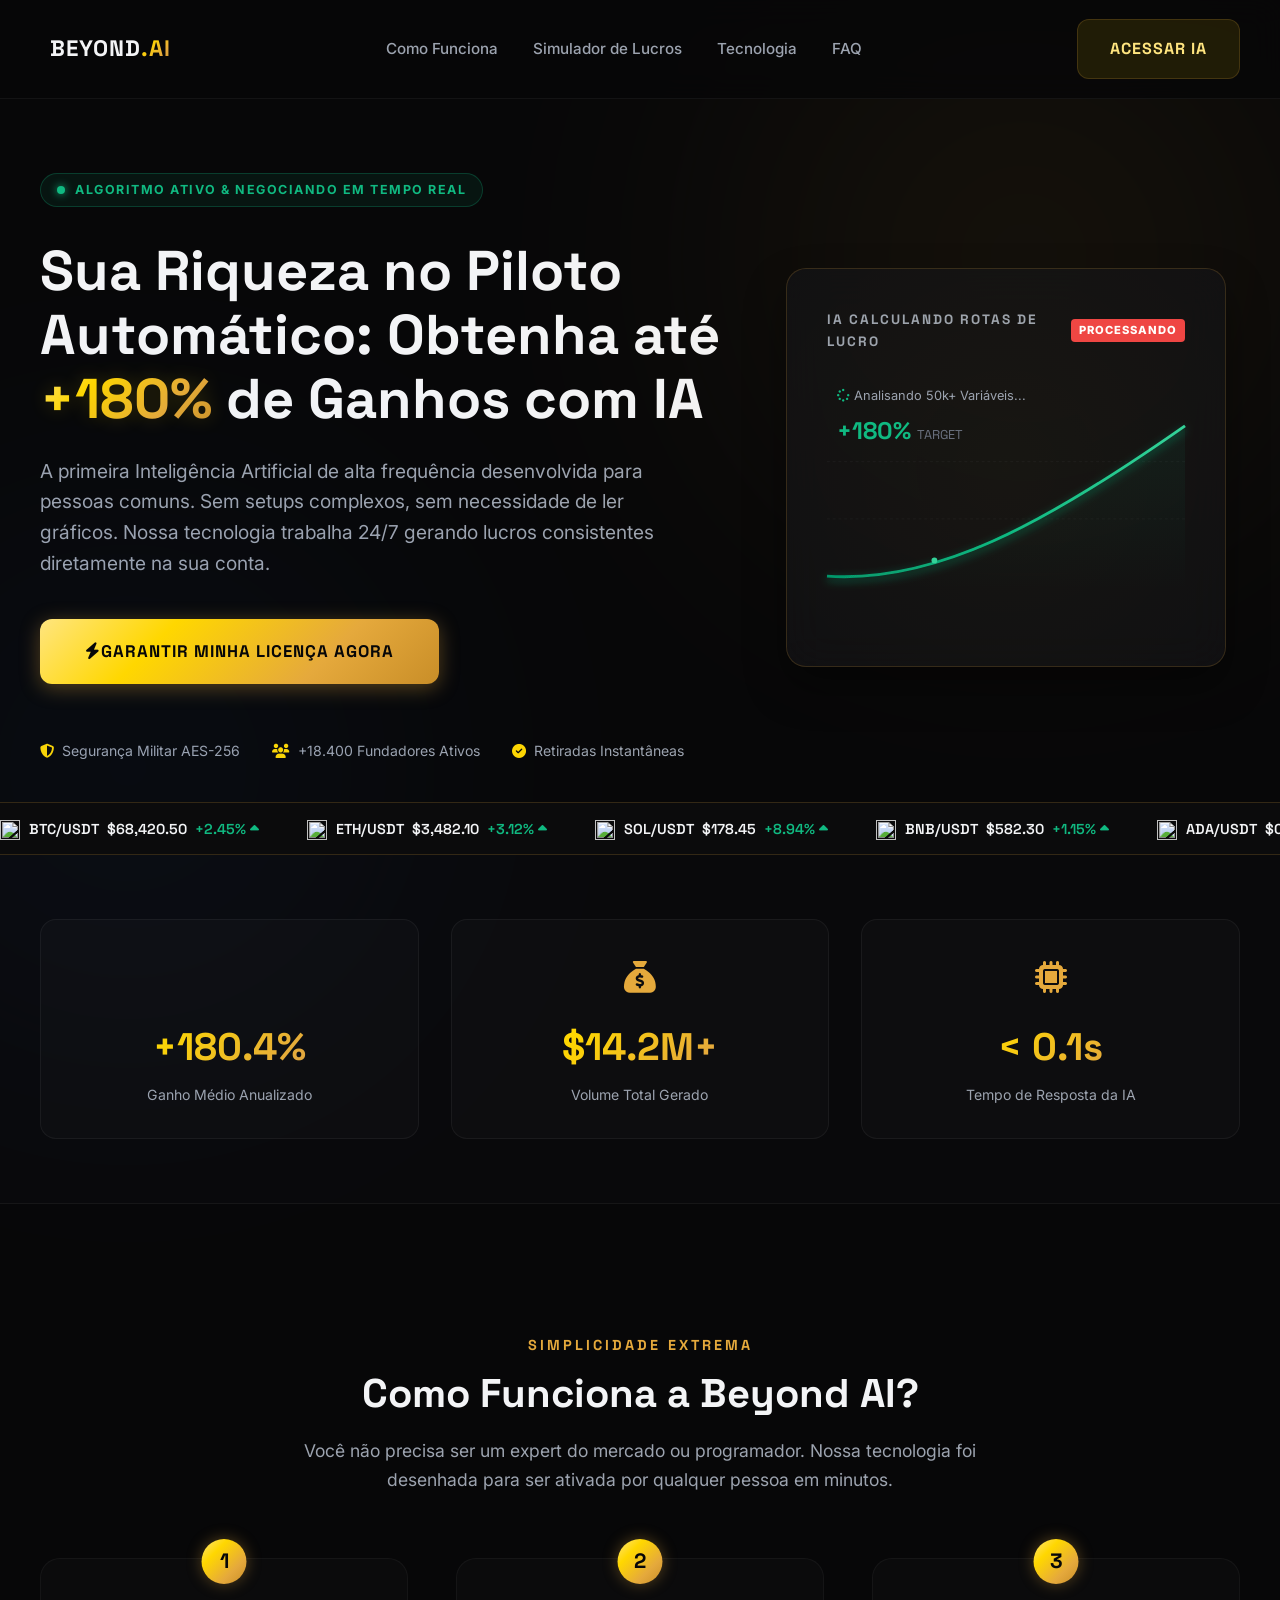
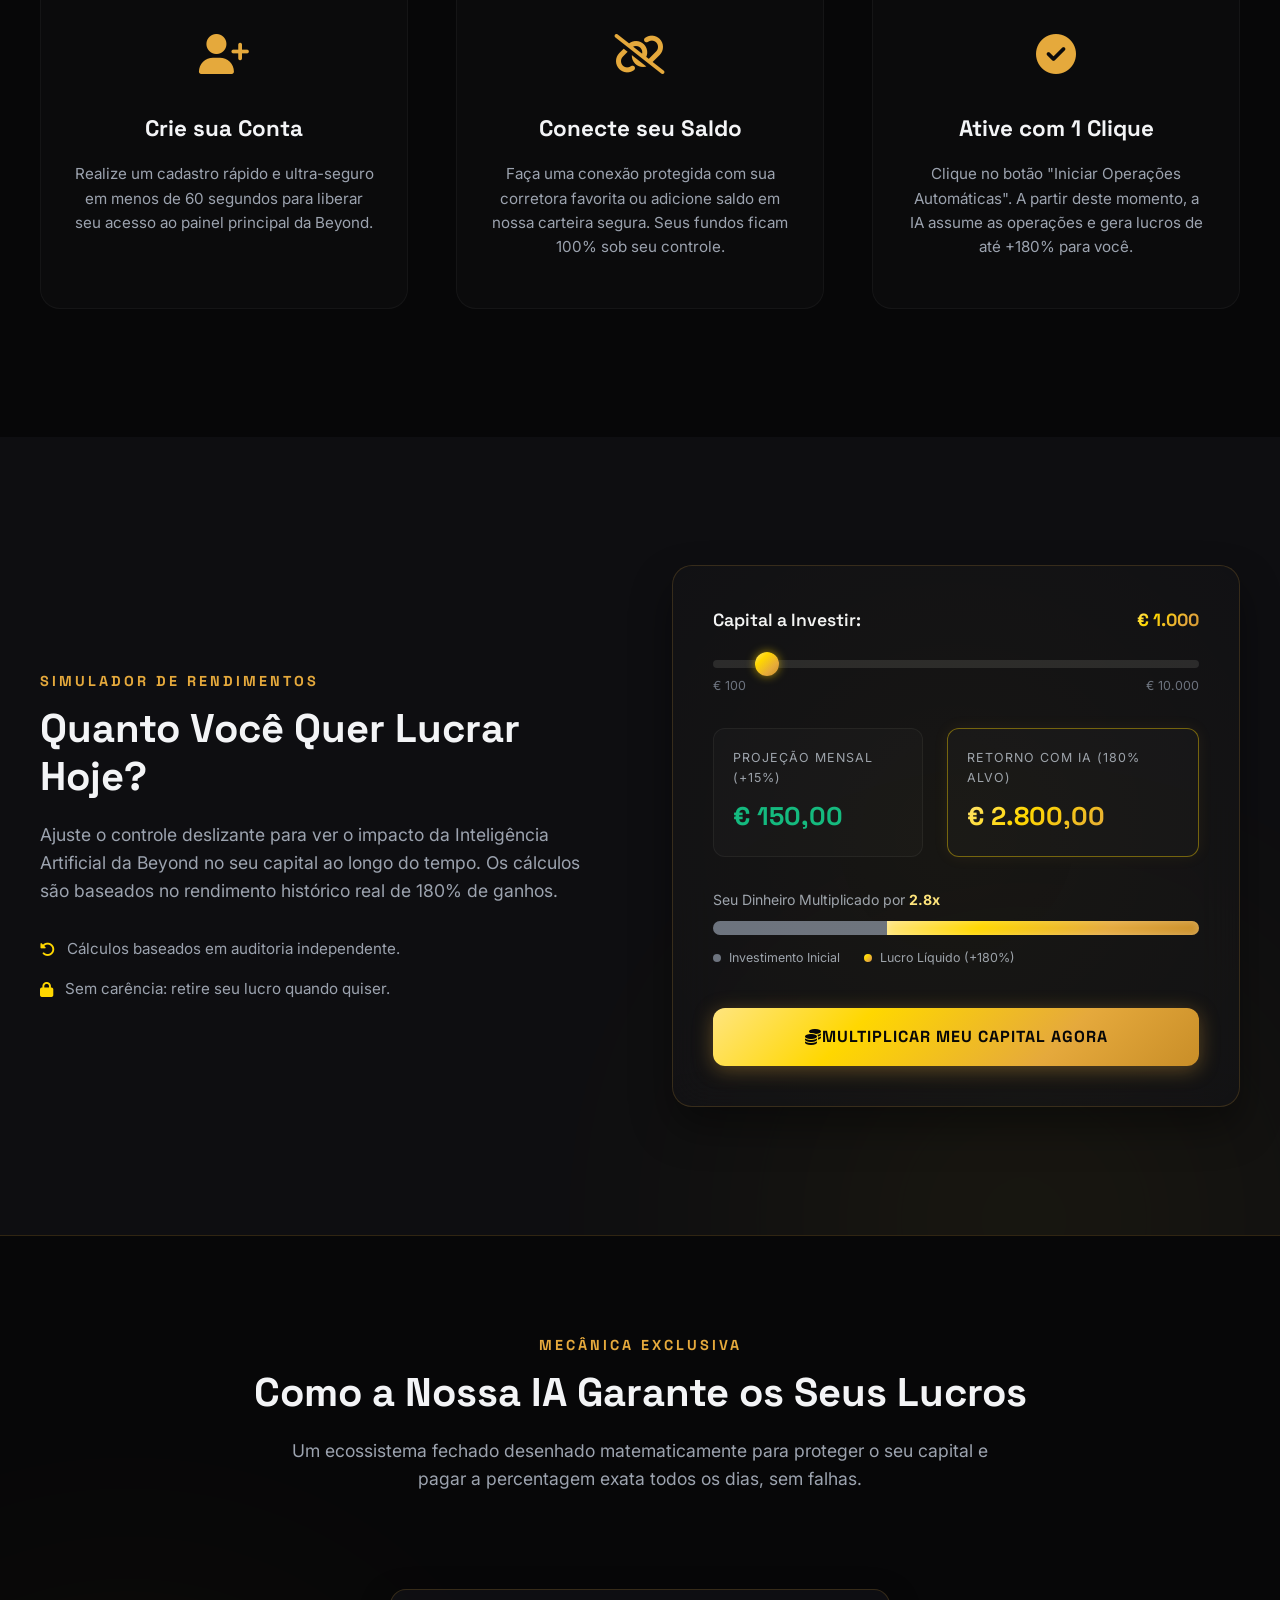
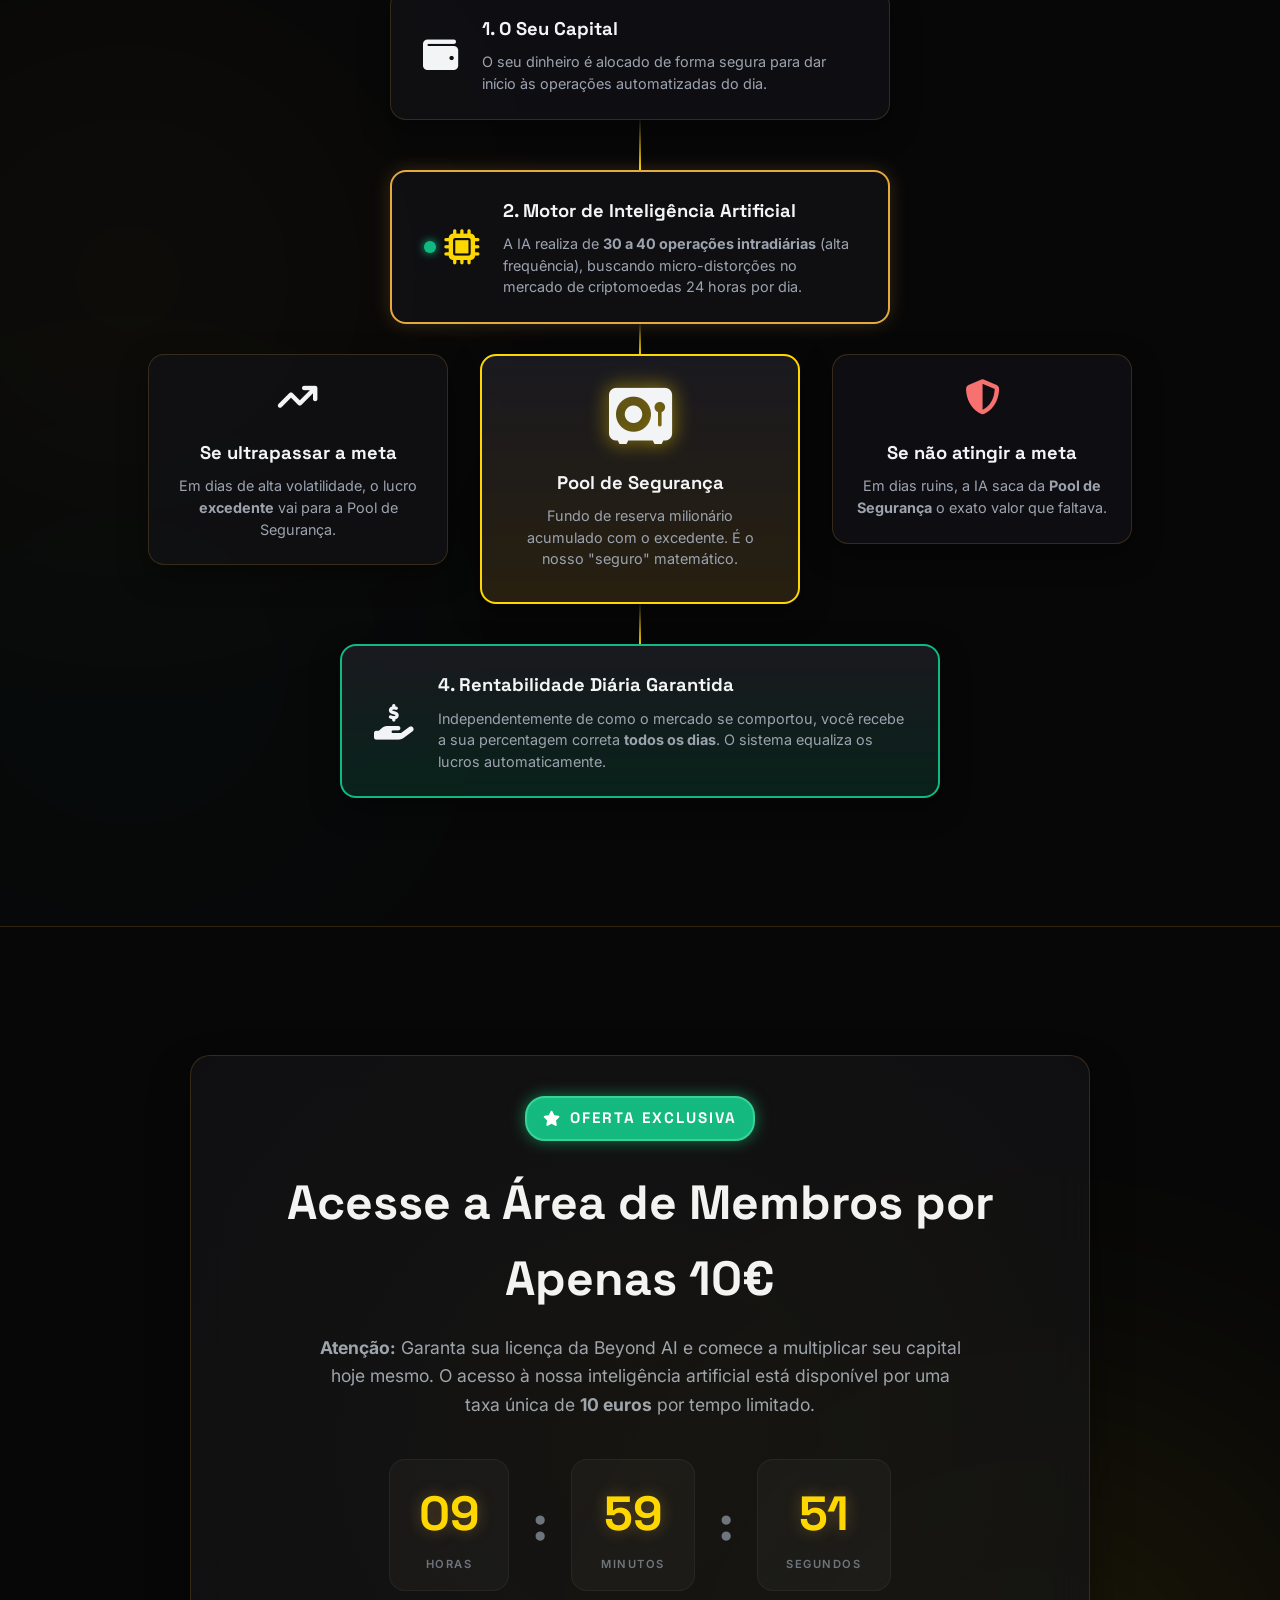
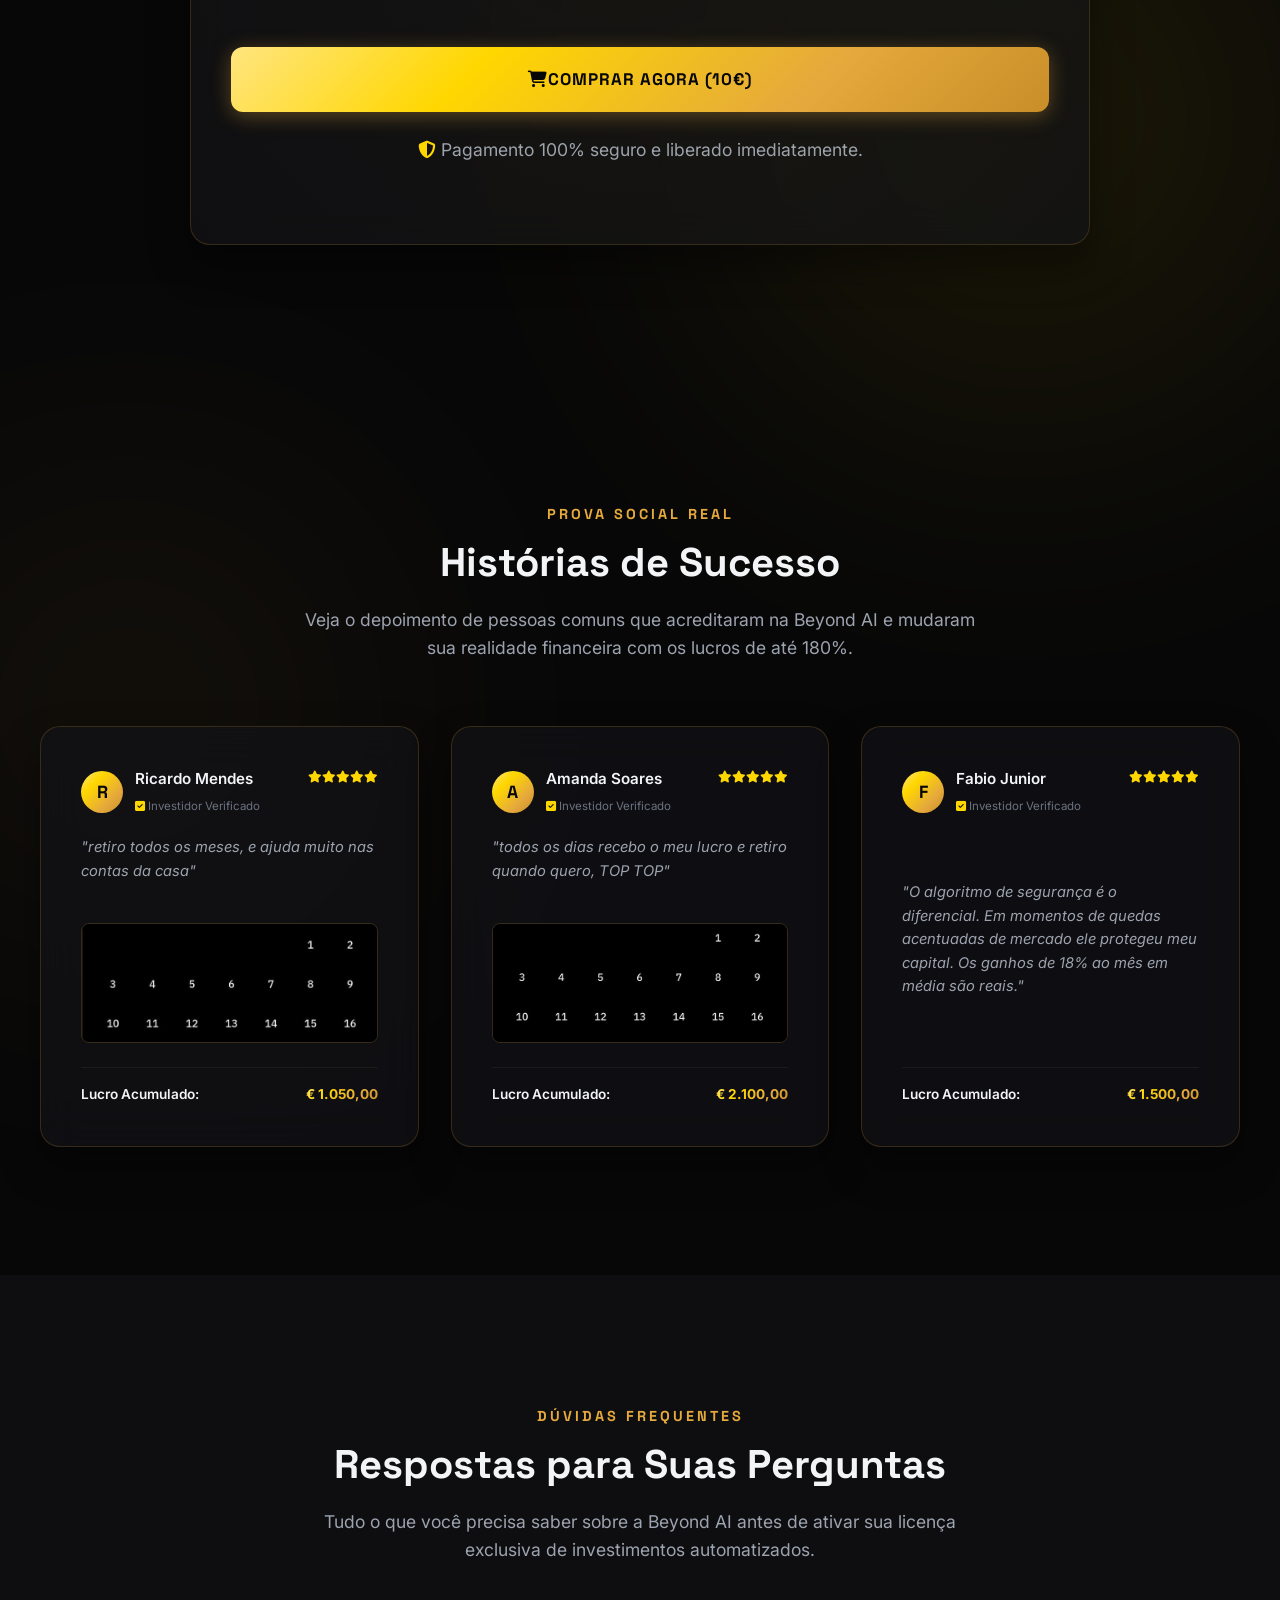
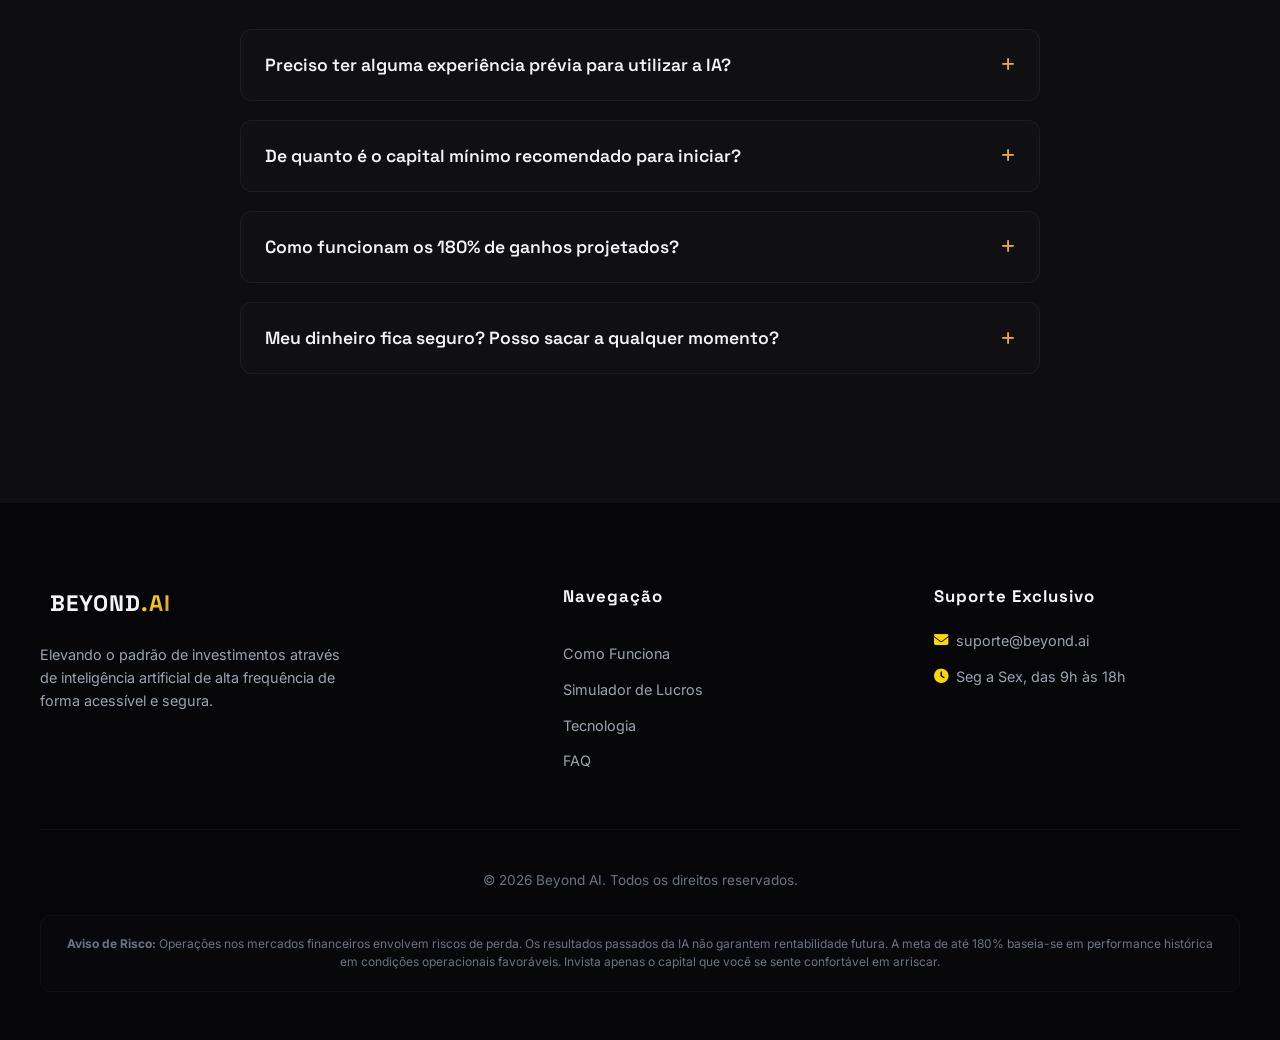
==== commit 99d6e047: "Update CTA to 10 euro purchase and add PayPal link" ====
--- a/index.html
+++ b/index.html
@@ -382,10 +382,10 @@
             <div class="cta-box premium-card">
                 <div class="card-glow"></div>
                 <div class="cta-badge pulse-btn" style="background: var(--green-success); color: white; display: inline-flex; align-items: center; gap: 8px; font-size: 0.95rem; padding: 8px 16px; border: 2px solid #34D399; box-shadow: 0 0 15px rgba(16, 185, 129, 0.6);">
-                    <i class="fa-solid fa-gift"></i> REGISTRO 100% GRATUITO VIA CONVITE
-                </div>
-                <h2>Acesse a Área de Membros Sem Custos</h2>
-                <p><strong>Atenção:</strong> A abertura de conta na plataforma só é totalmente gratuita se você utilizar o botão abaixo com o <strong>código de convite especial (7DMXSV) já integrado</strong>. O acesso sem taxas está liberado apenas pelas próximas horas.</p>
+                    <i class="fa-solid fa-star"></i> OFERTA EXCLUSIVA
+                </div>
+                <h2>Acesse a Área de Membros por Apenas 10€</h2>
+                <p><strong>Atenção:</strong> Garanta sua licença da Beyond AI e comece a multiplicar seu capital hoje mesmo. O acesso à nossa inteligência artificial está disponível por uma taxa única de <strong>10 euros</strong> por tempo limitado.</p>
                 
                 <div class="countdown-large" id="ten-hour-countdown">
                     <div class="countdown-unit">
@@ -404,12 +404,12 @@
                     </div>
                 </div>
 
-                <a href="https://www.bitradex.ai/pt/account/register?inviteCode=7DMXSV" target="_blank" class="btn btn-primary btn-block btn-lg pulse-btn" style="margin-top: 2rem; text-decoration: none;">
-                    <i class="fa-solid fa-arrow-right-to-bracket"></i> CRIAR CONTA GRATUITA AGORA
+                <a href="https://www.paypal.com/ncp/payment/AY5LA6U8TKNYQ" target="_blank" class="btn btn-primary btn-block btn-lg pulse-btn" style="margin-top: 2rem; text-decoration: none;">
+                    <i class="fa-solid fa-cart-shopping"></i> COMPRAR AGORA (10€)
                 </a>
 
                 <p class="cta-extra-info" style="margin-top: 1.5rem;">
-                    <i class="fa-solid fa-gift text-gold"></i> Oferta especial ativada exclusivamente via link de convite.
+                    <i class="fa-solid fa-shield-halved text-gold"></i> Pagamento 100% seguro e liberado imediatamente.
                 </p>
             </div>
         </div>
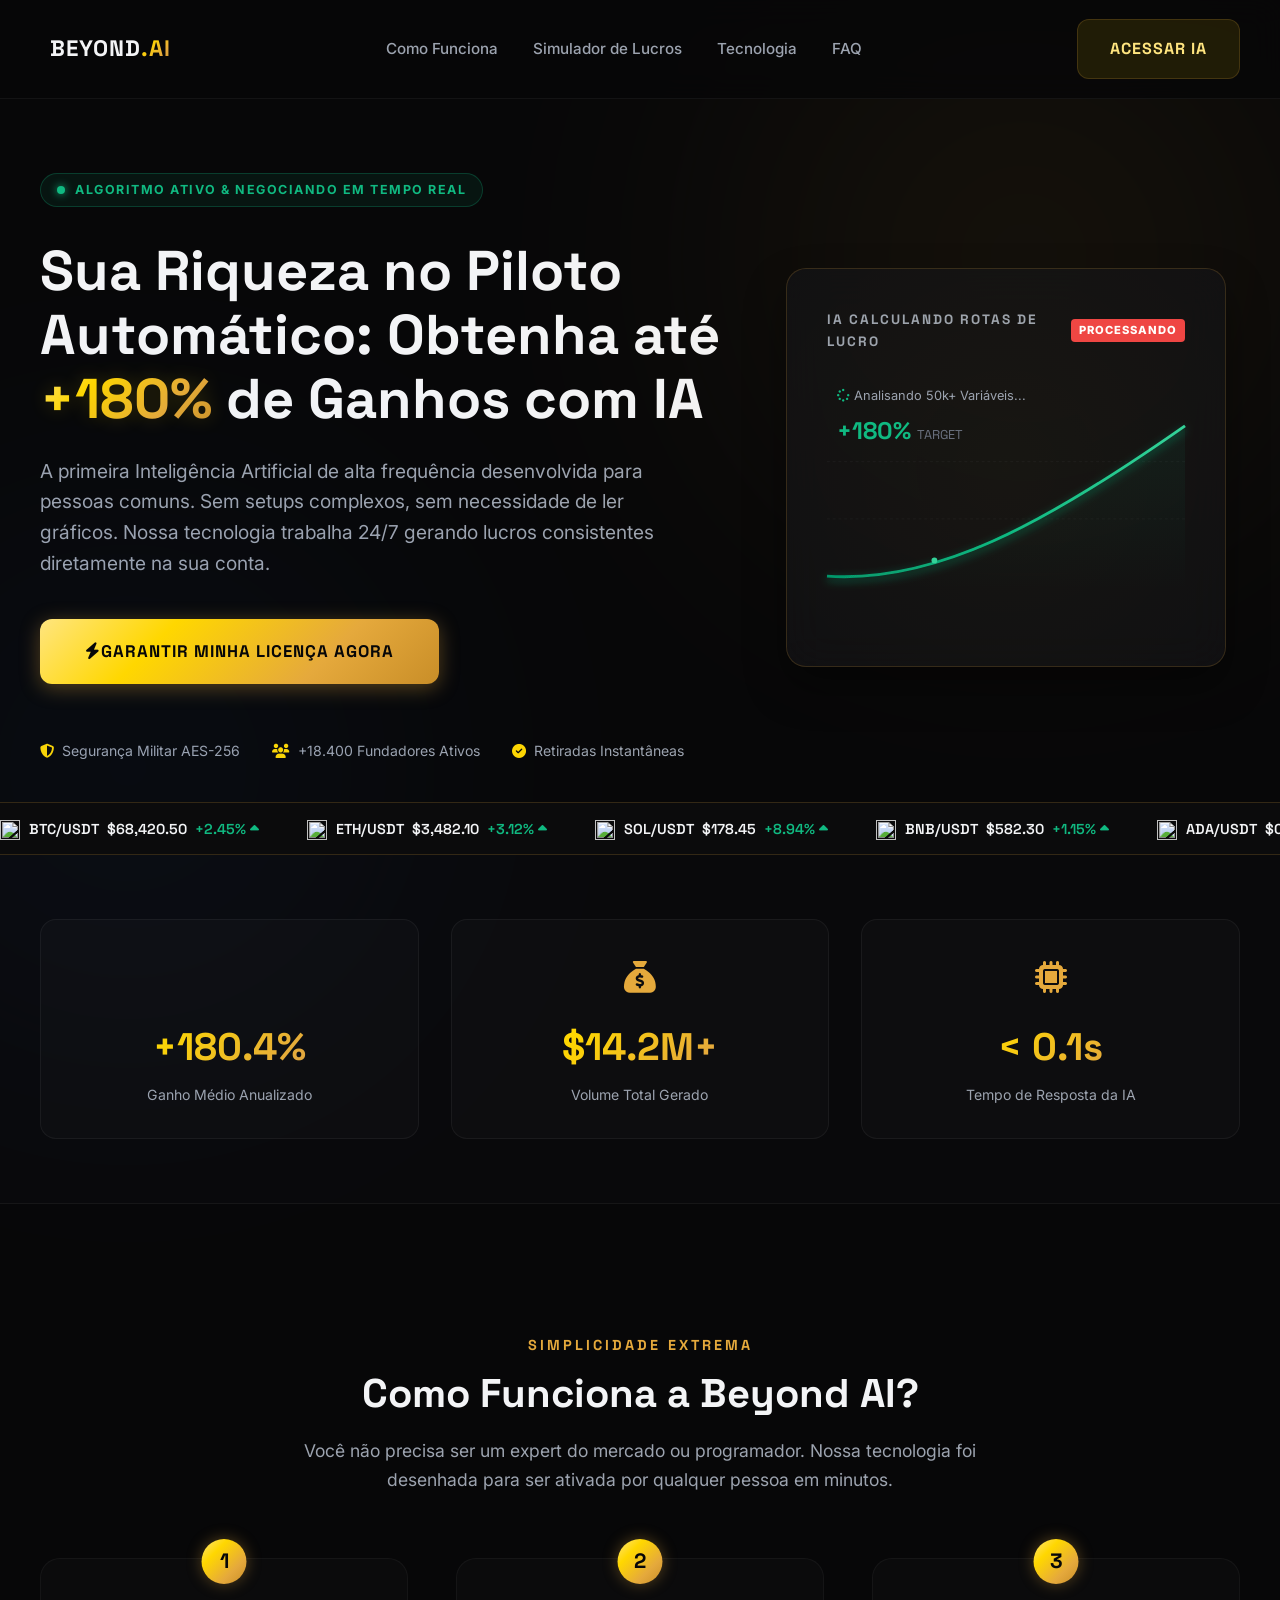
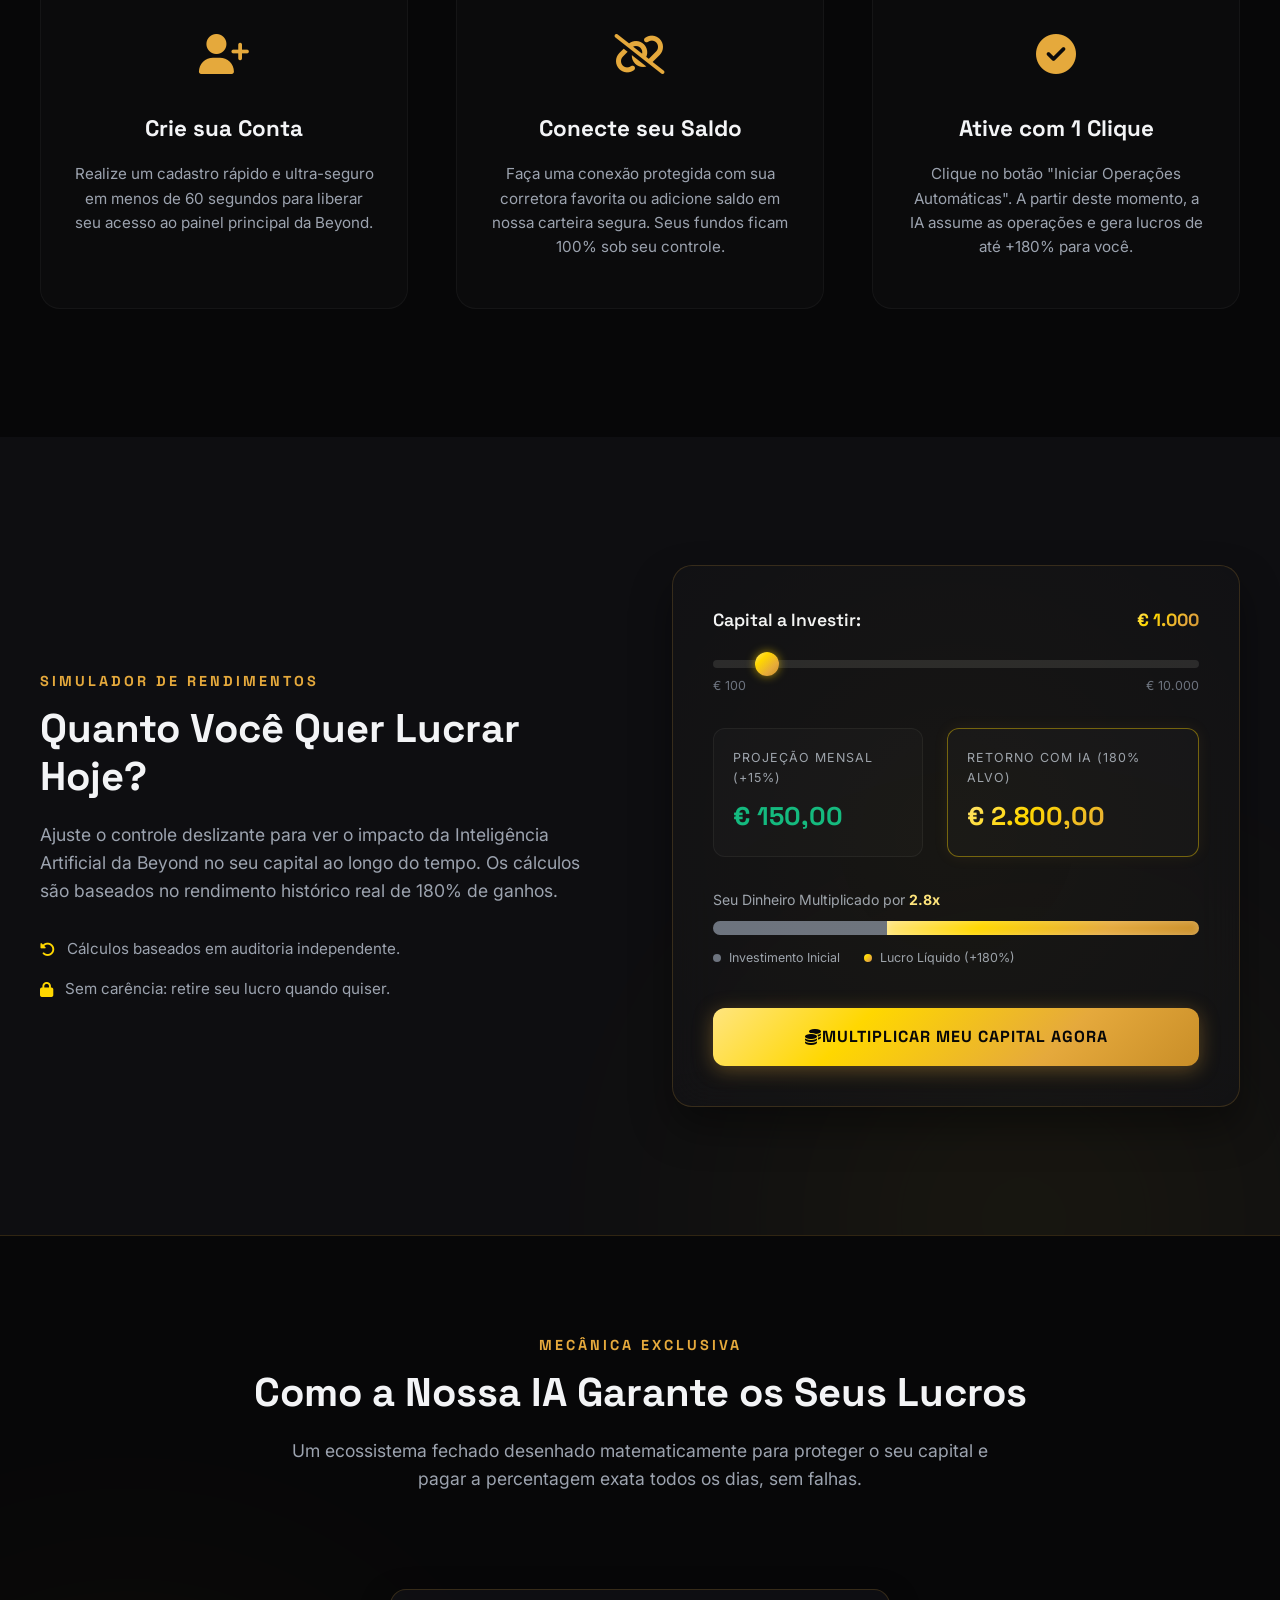
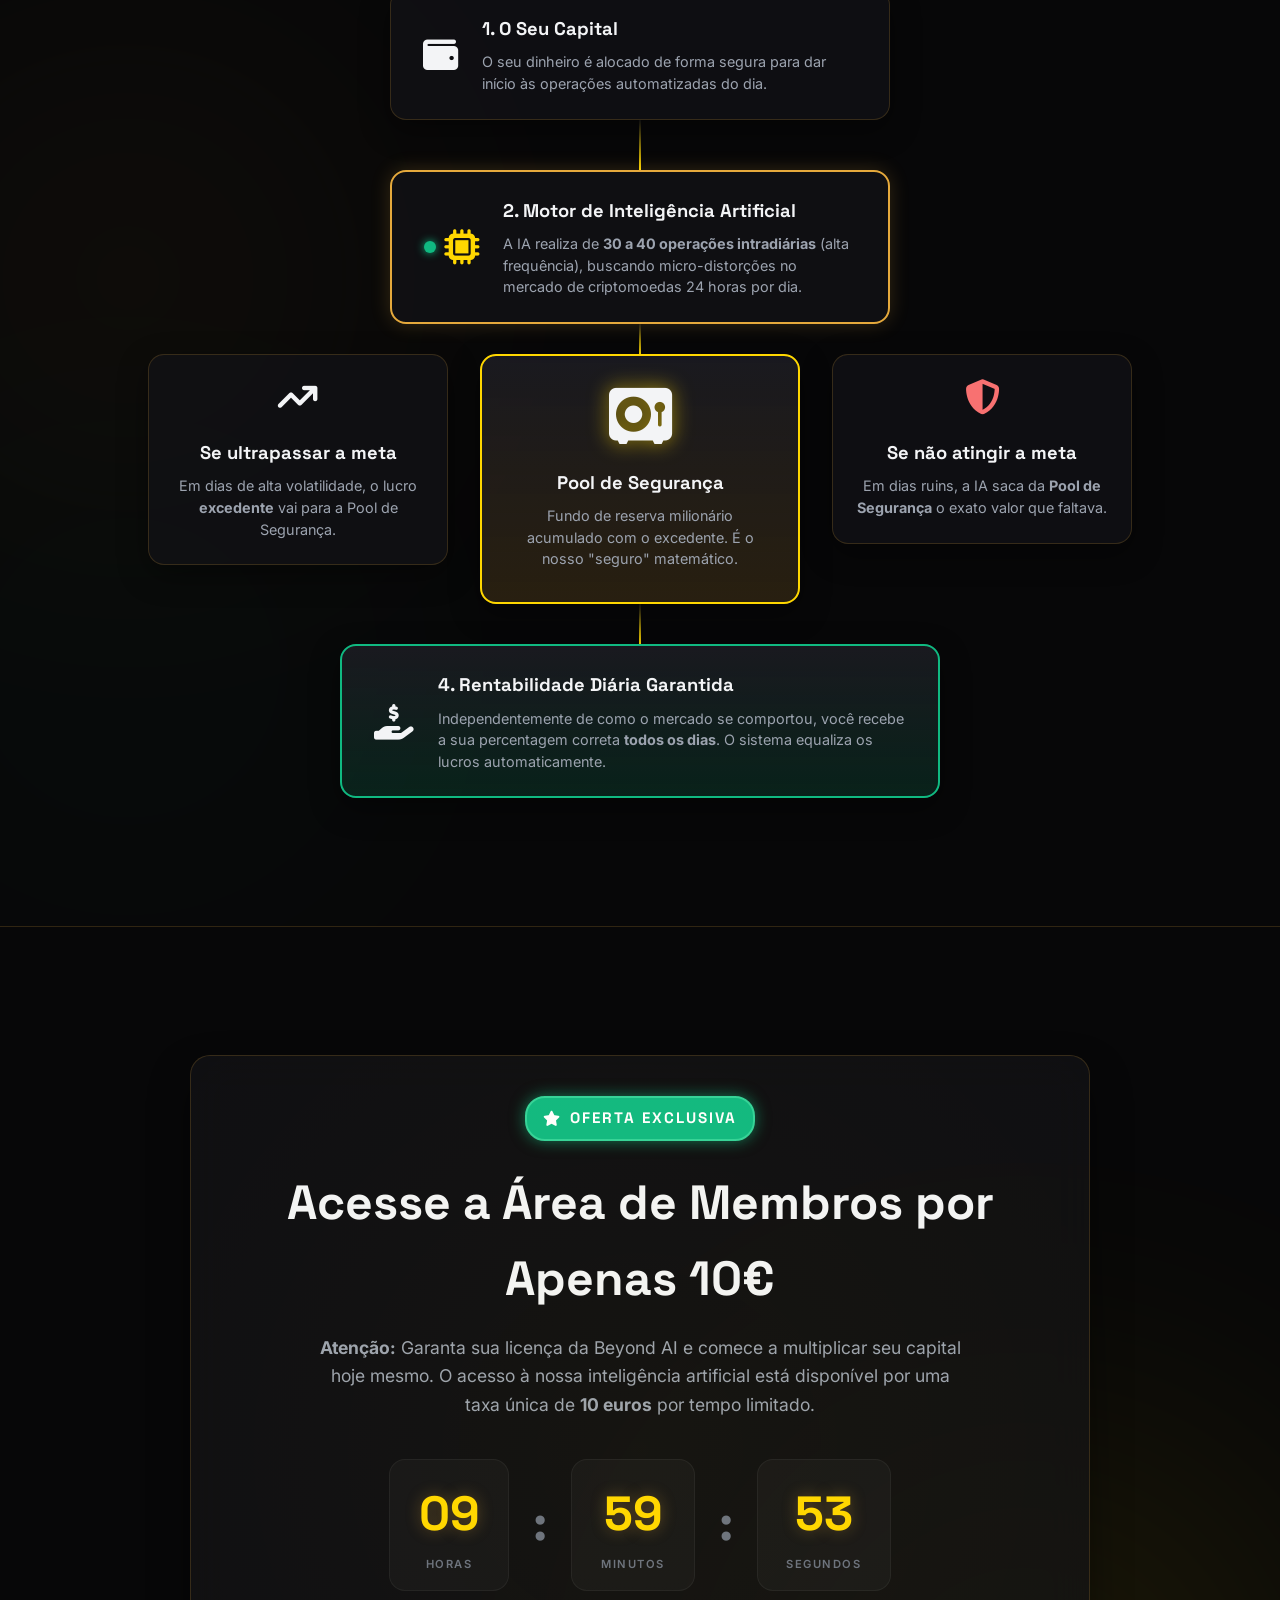
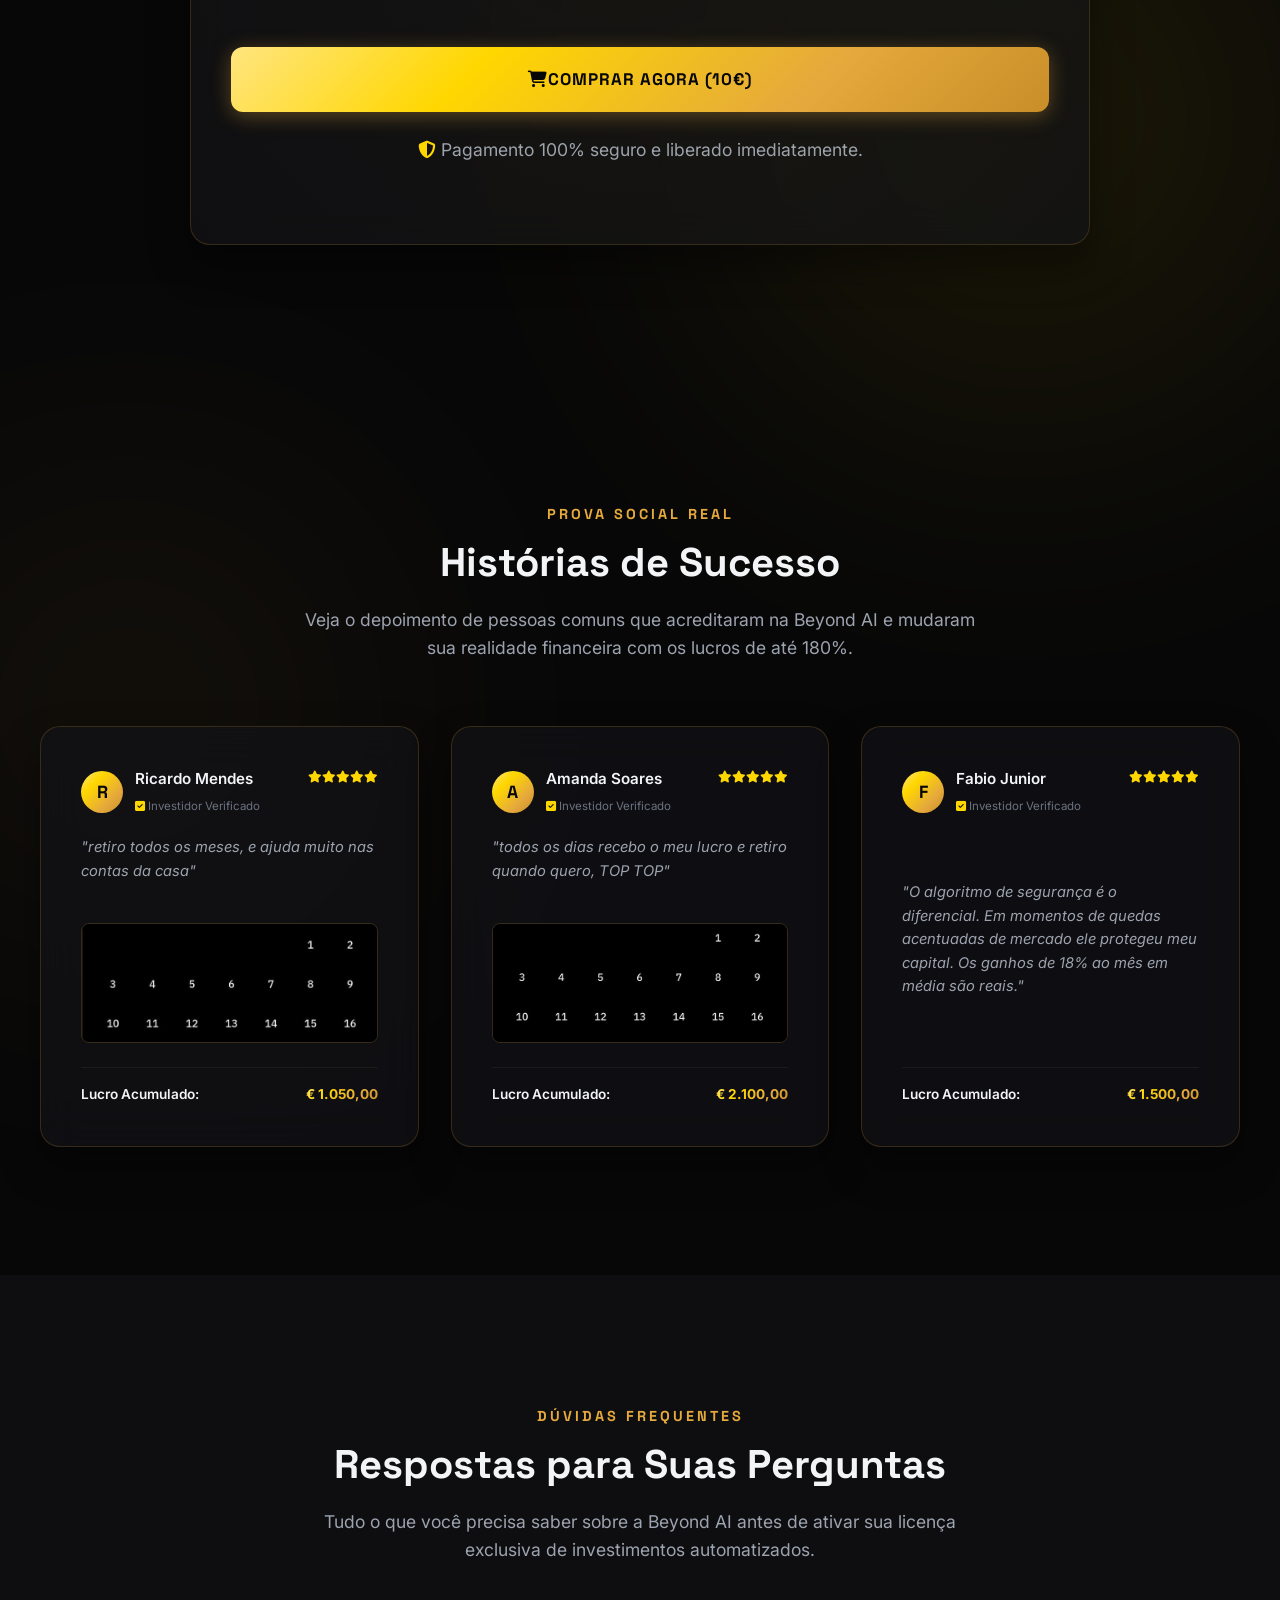
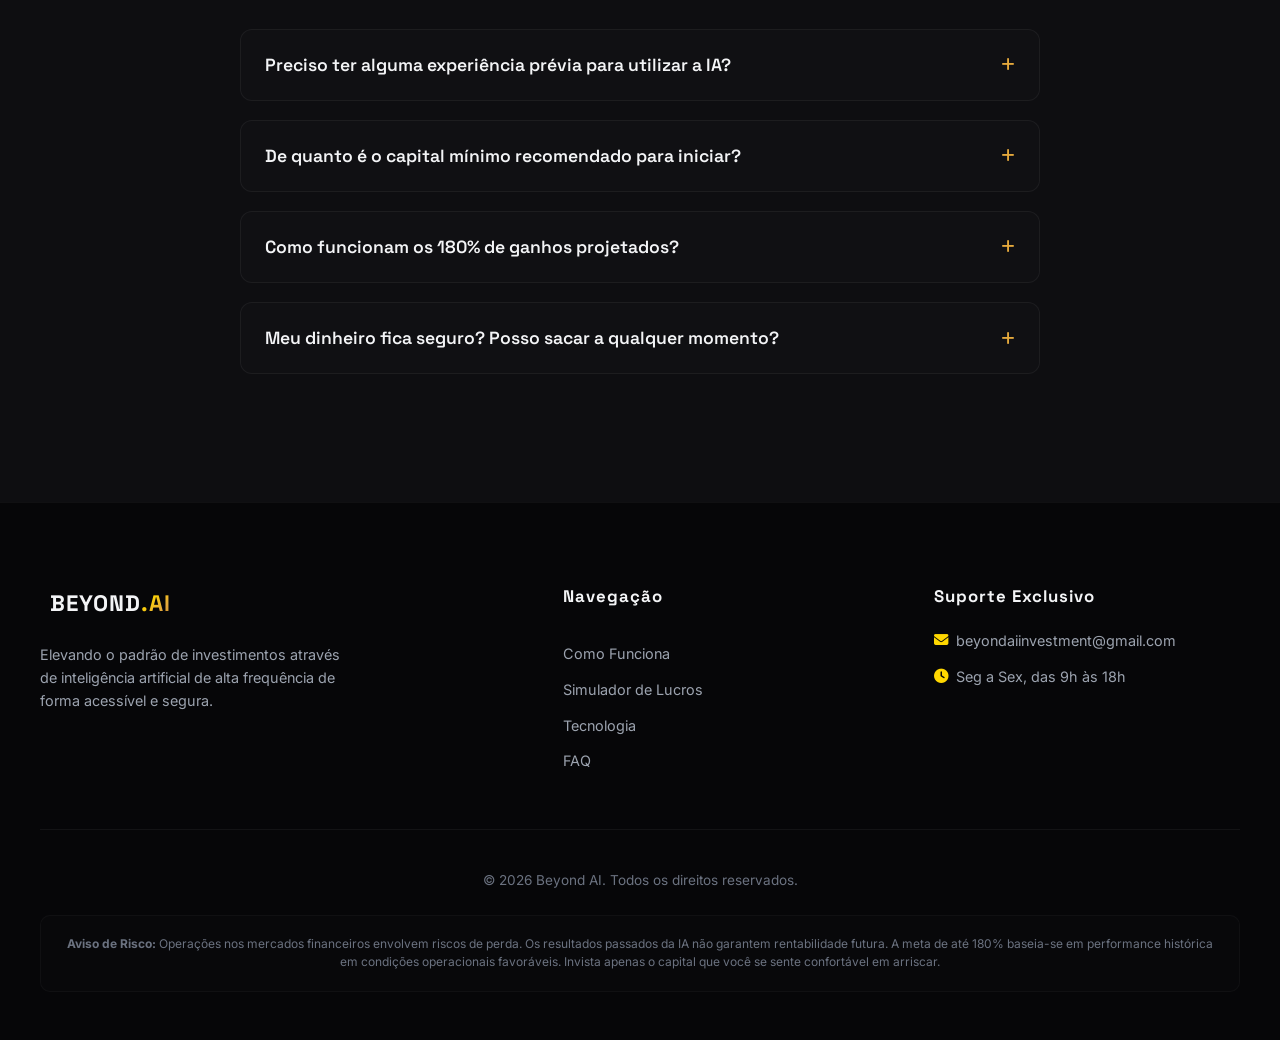
==== commit c45c9051: "Update contact email" ====
--- a/index.html
+++ b/index.html
@@ -575,7 +575,7 @@
                 </div>
                 <div class="footer-contact">
                     <h4>Suporte Exclusivo</h4>
-                    <p><i class="fa-solid fa-envelope text-gold"></i> suporte@beyond.ai</p>
+                    <p><i class="fa-solid fa-envelope text-gold"></i> beyondaiinvestment@gmail.com</p>
                     <p><i class="fa-solid fa-clock text-gold"></i> Seg a Sex, das 9h às 18h</p>
                 </div>
             </div>
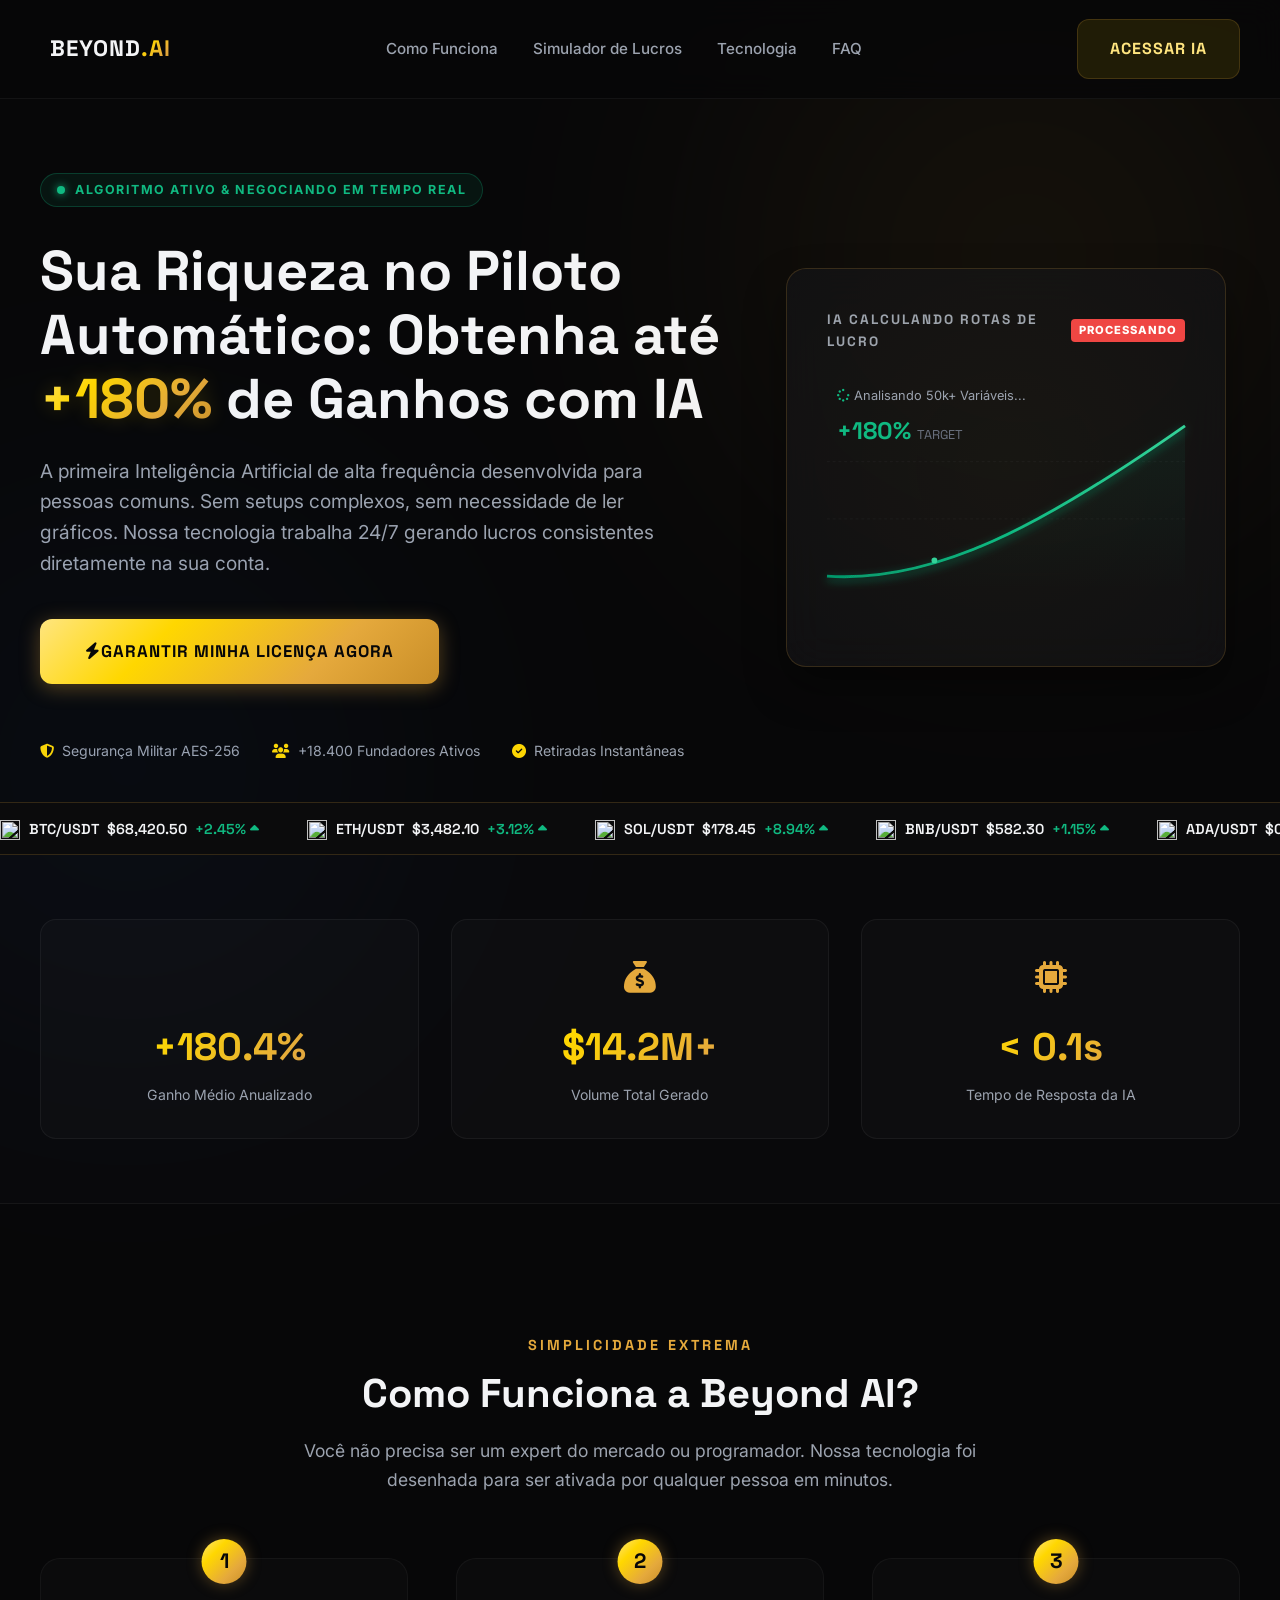
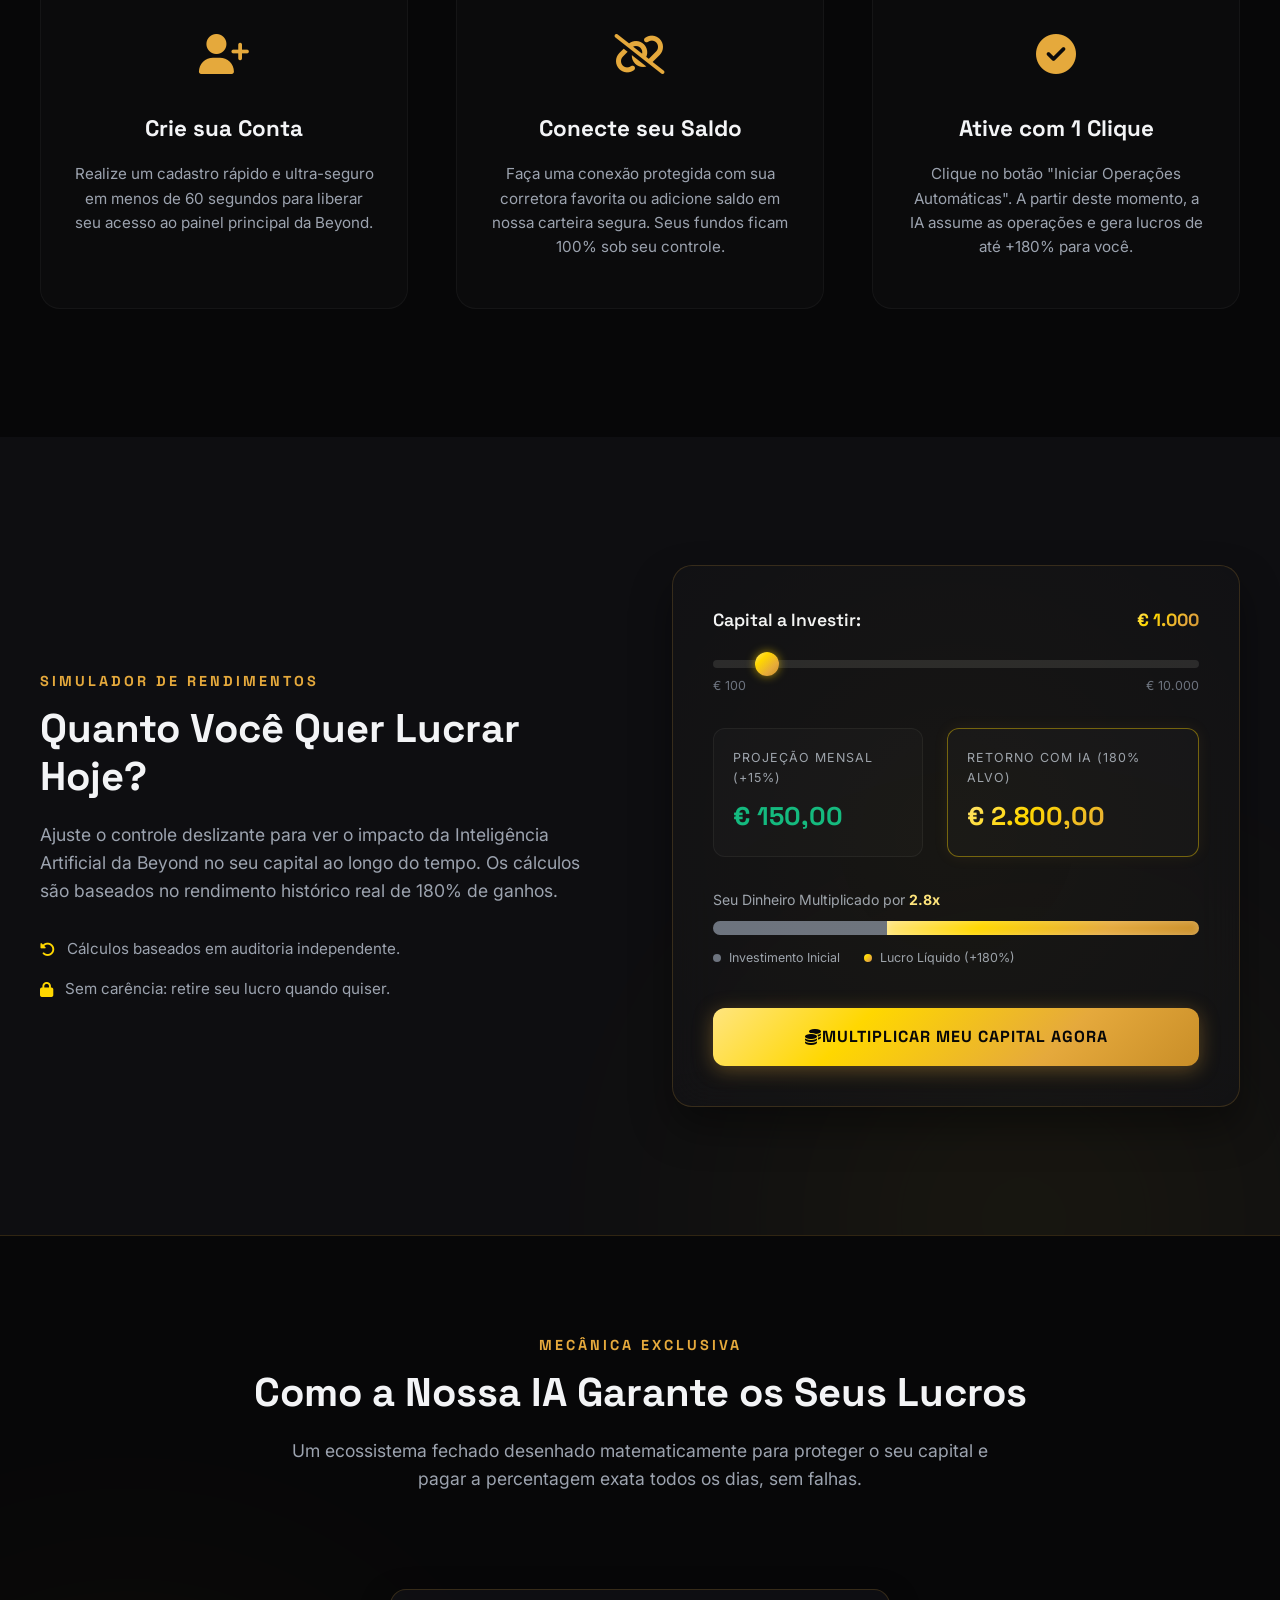
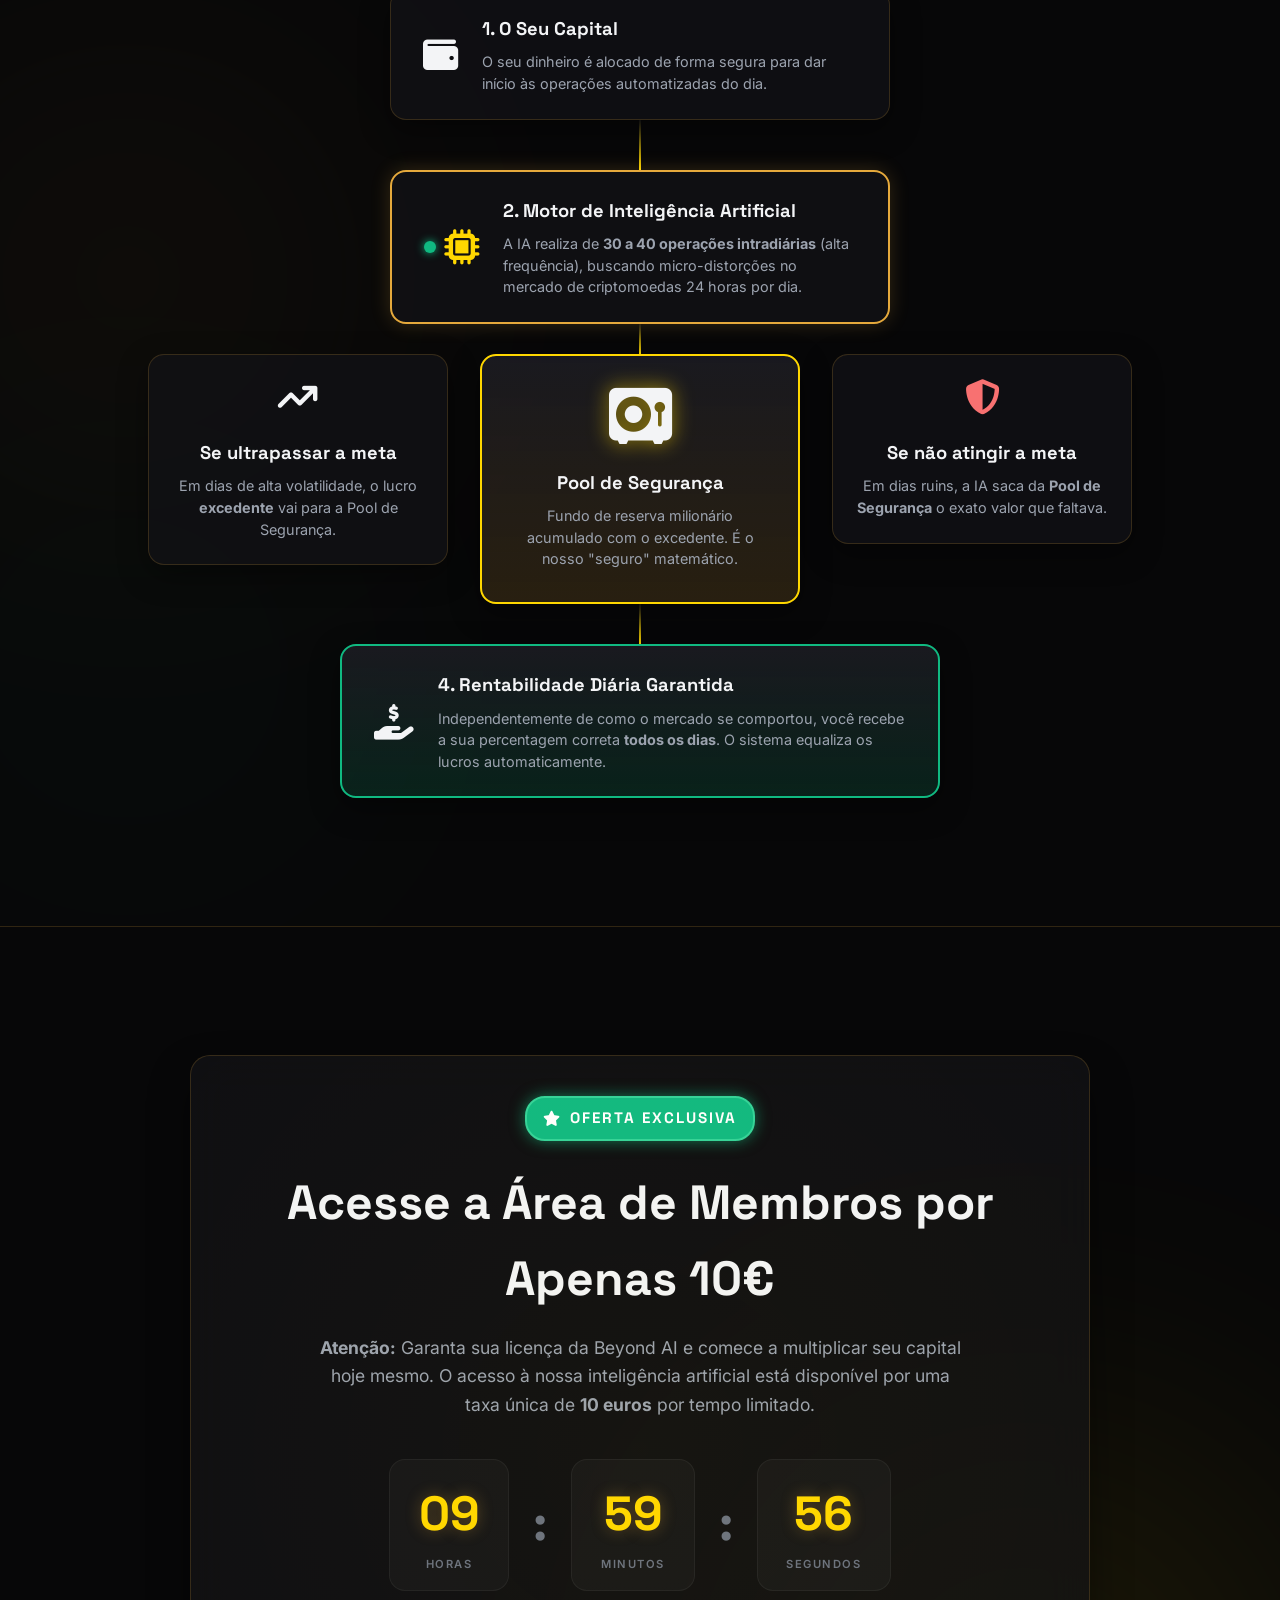
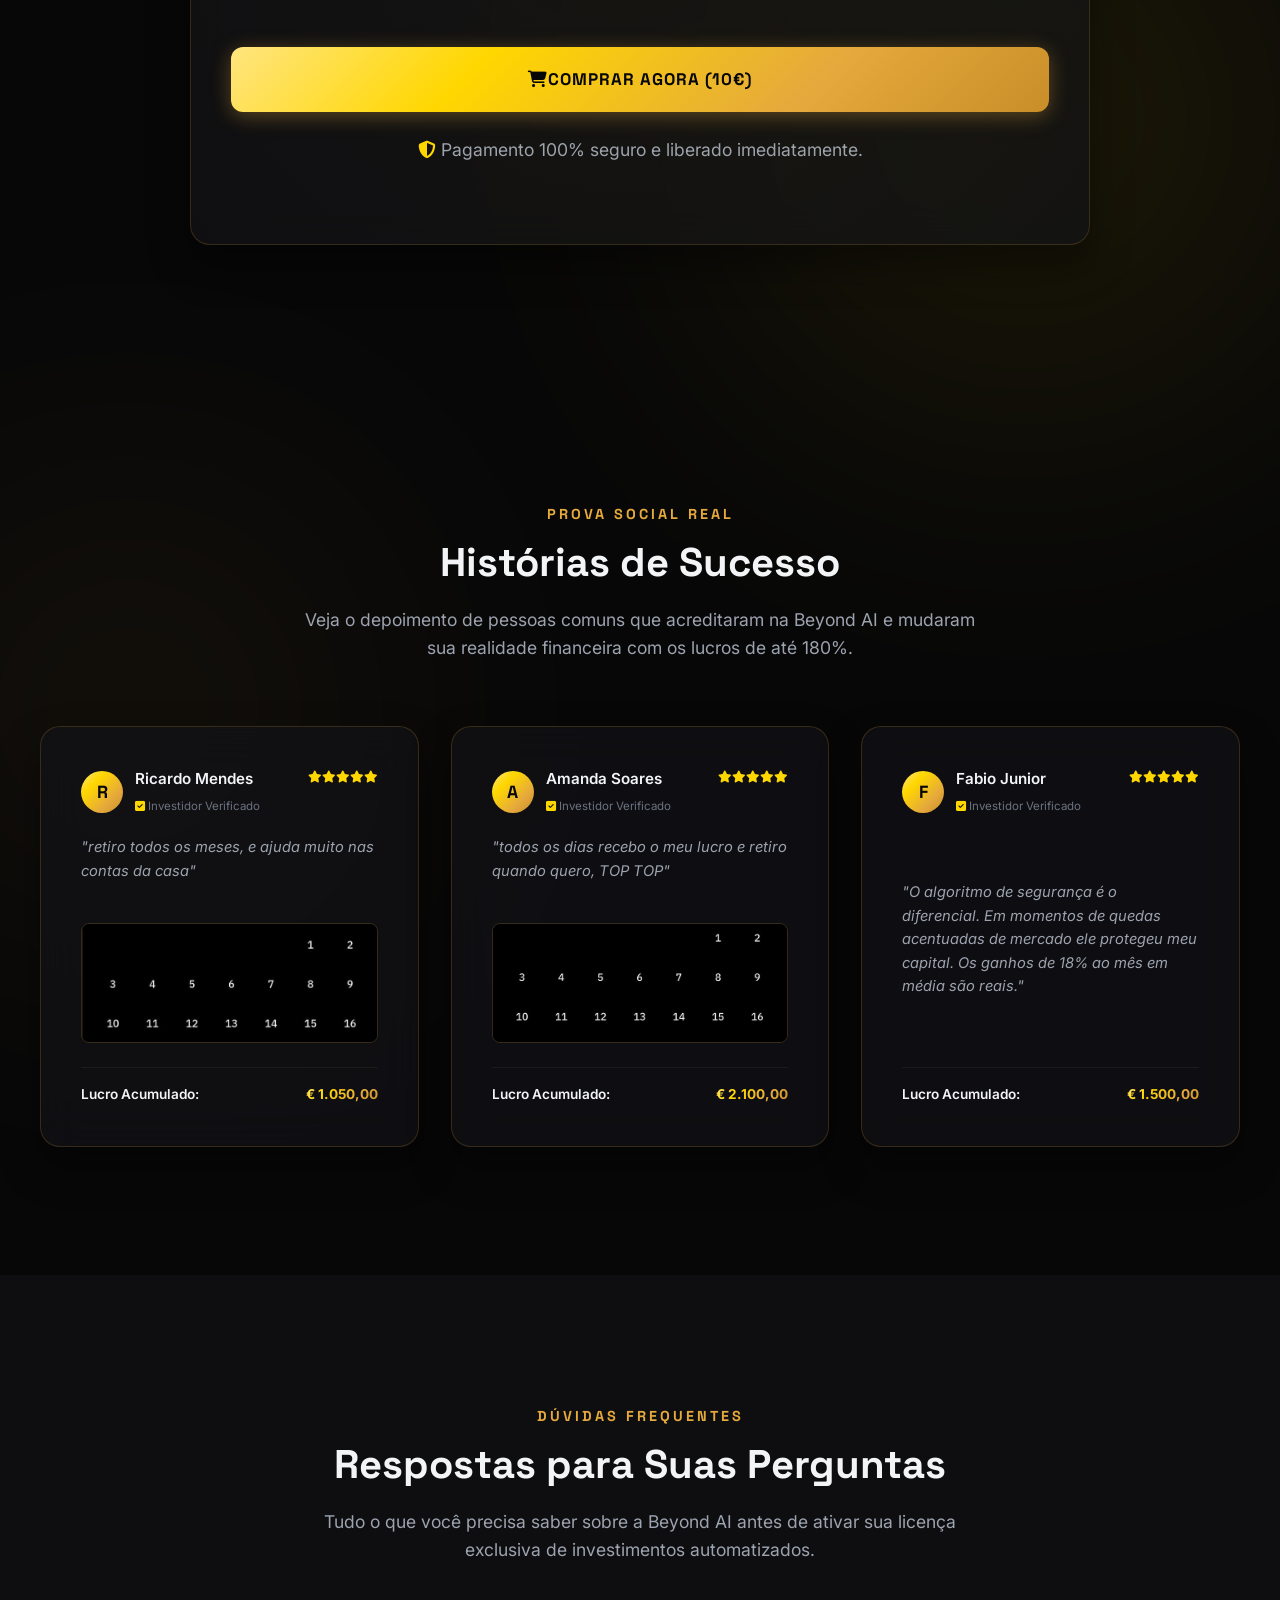
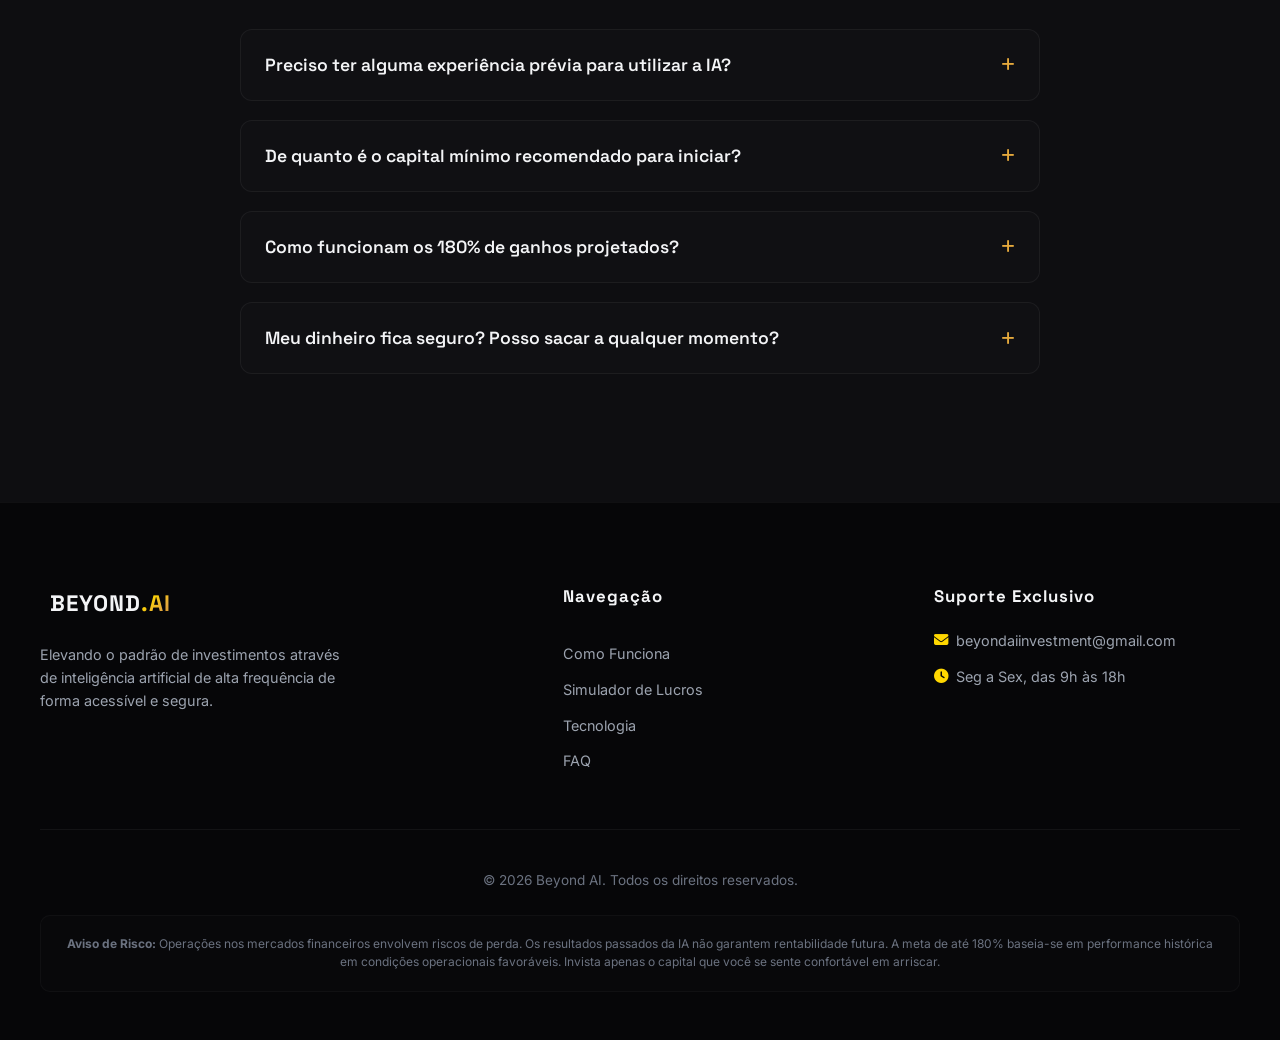
==== commit 61420e7b: "Change buy button to point to PayPal" ====
(no text change in the page or its own stylesheets)
